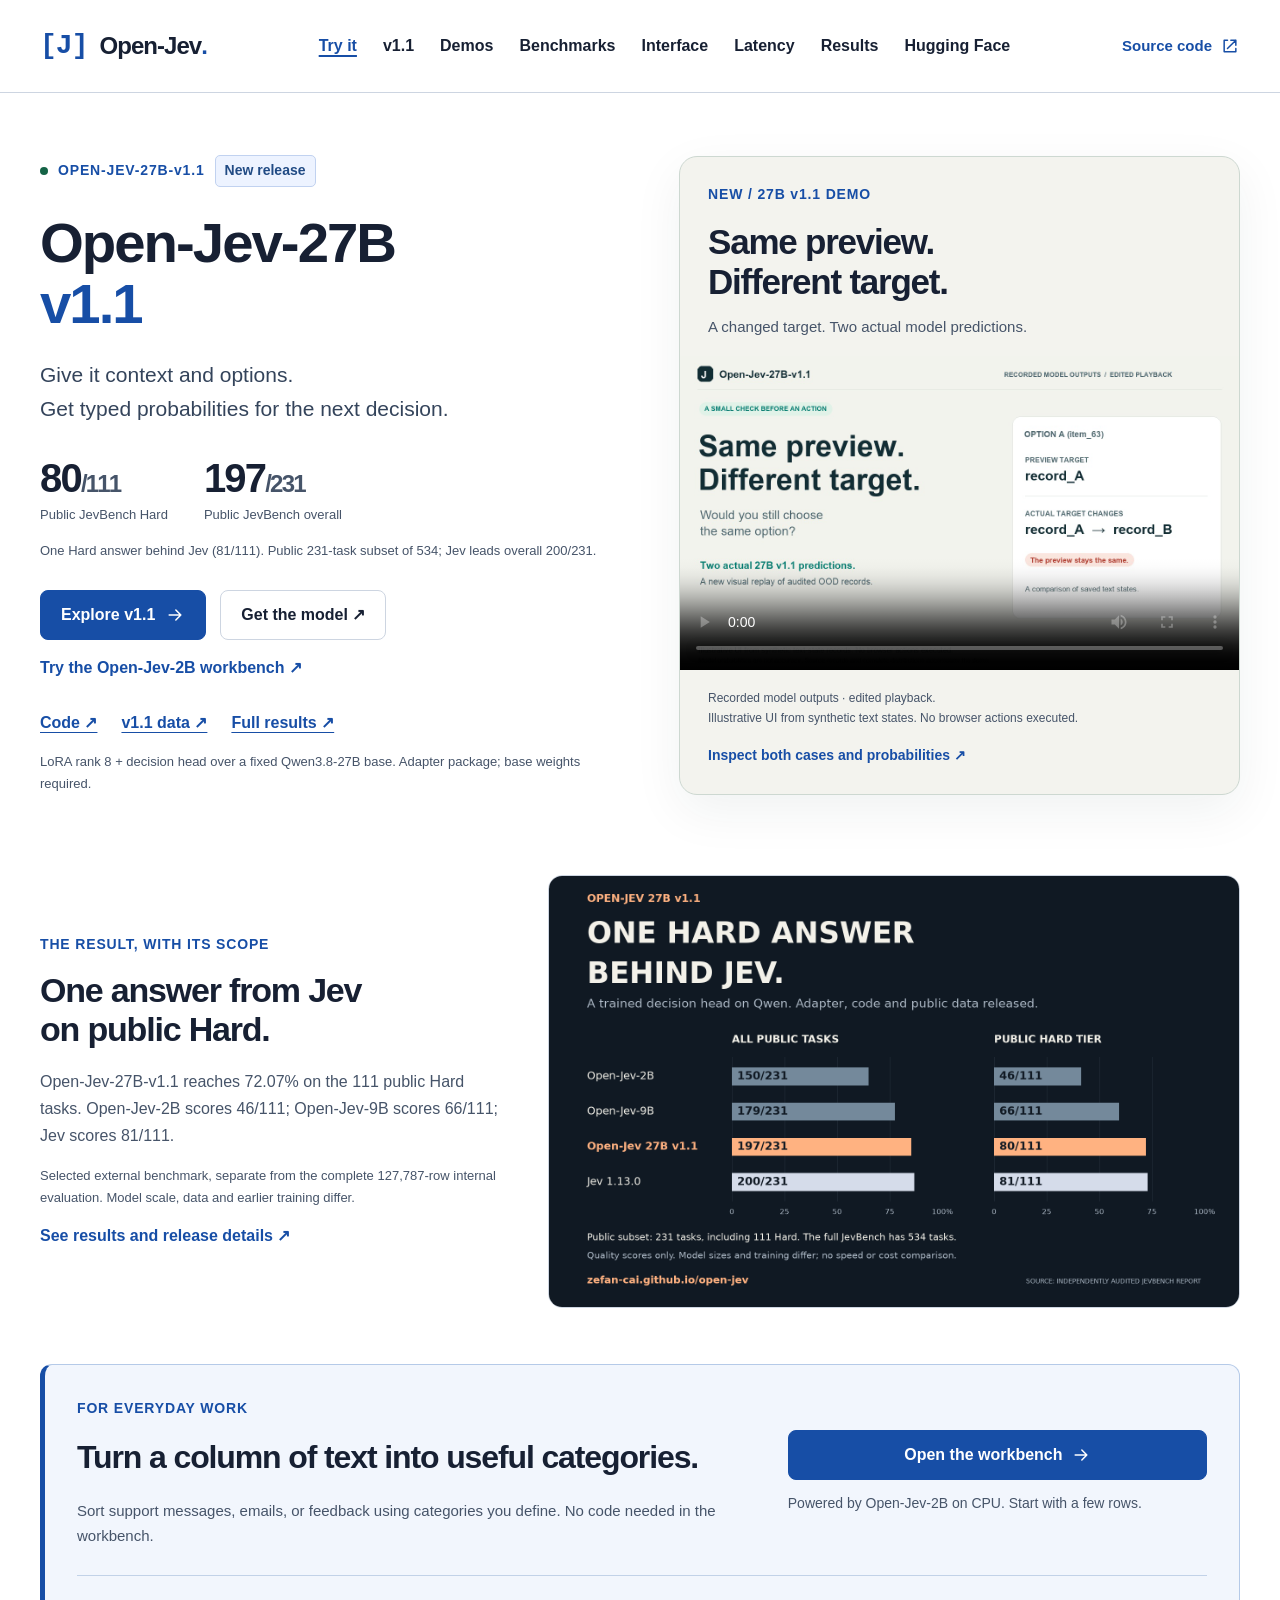
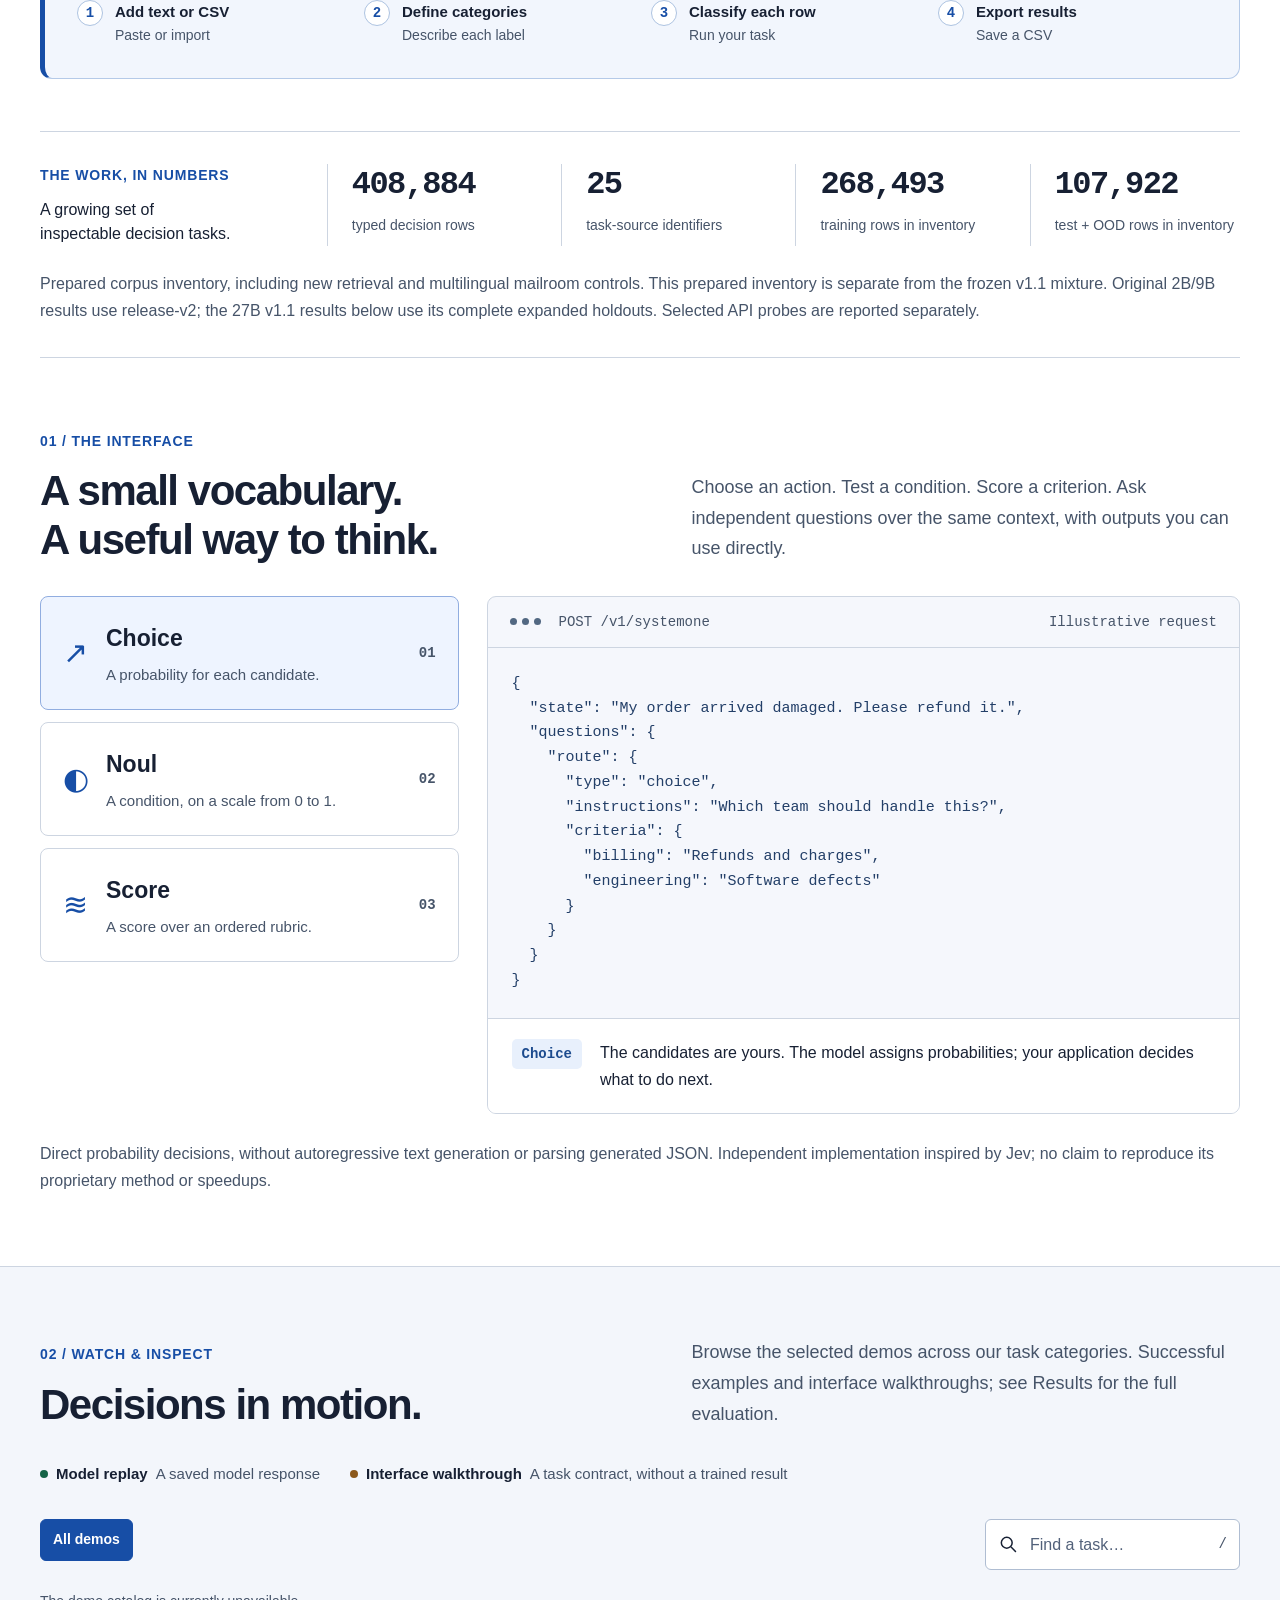
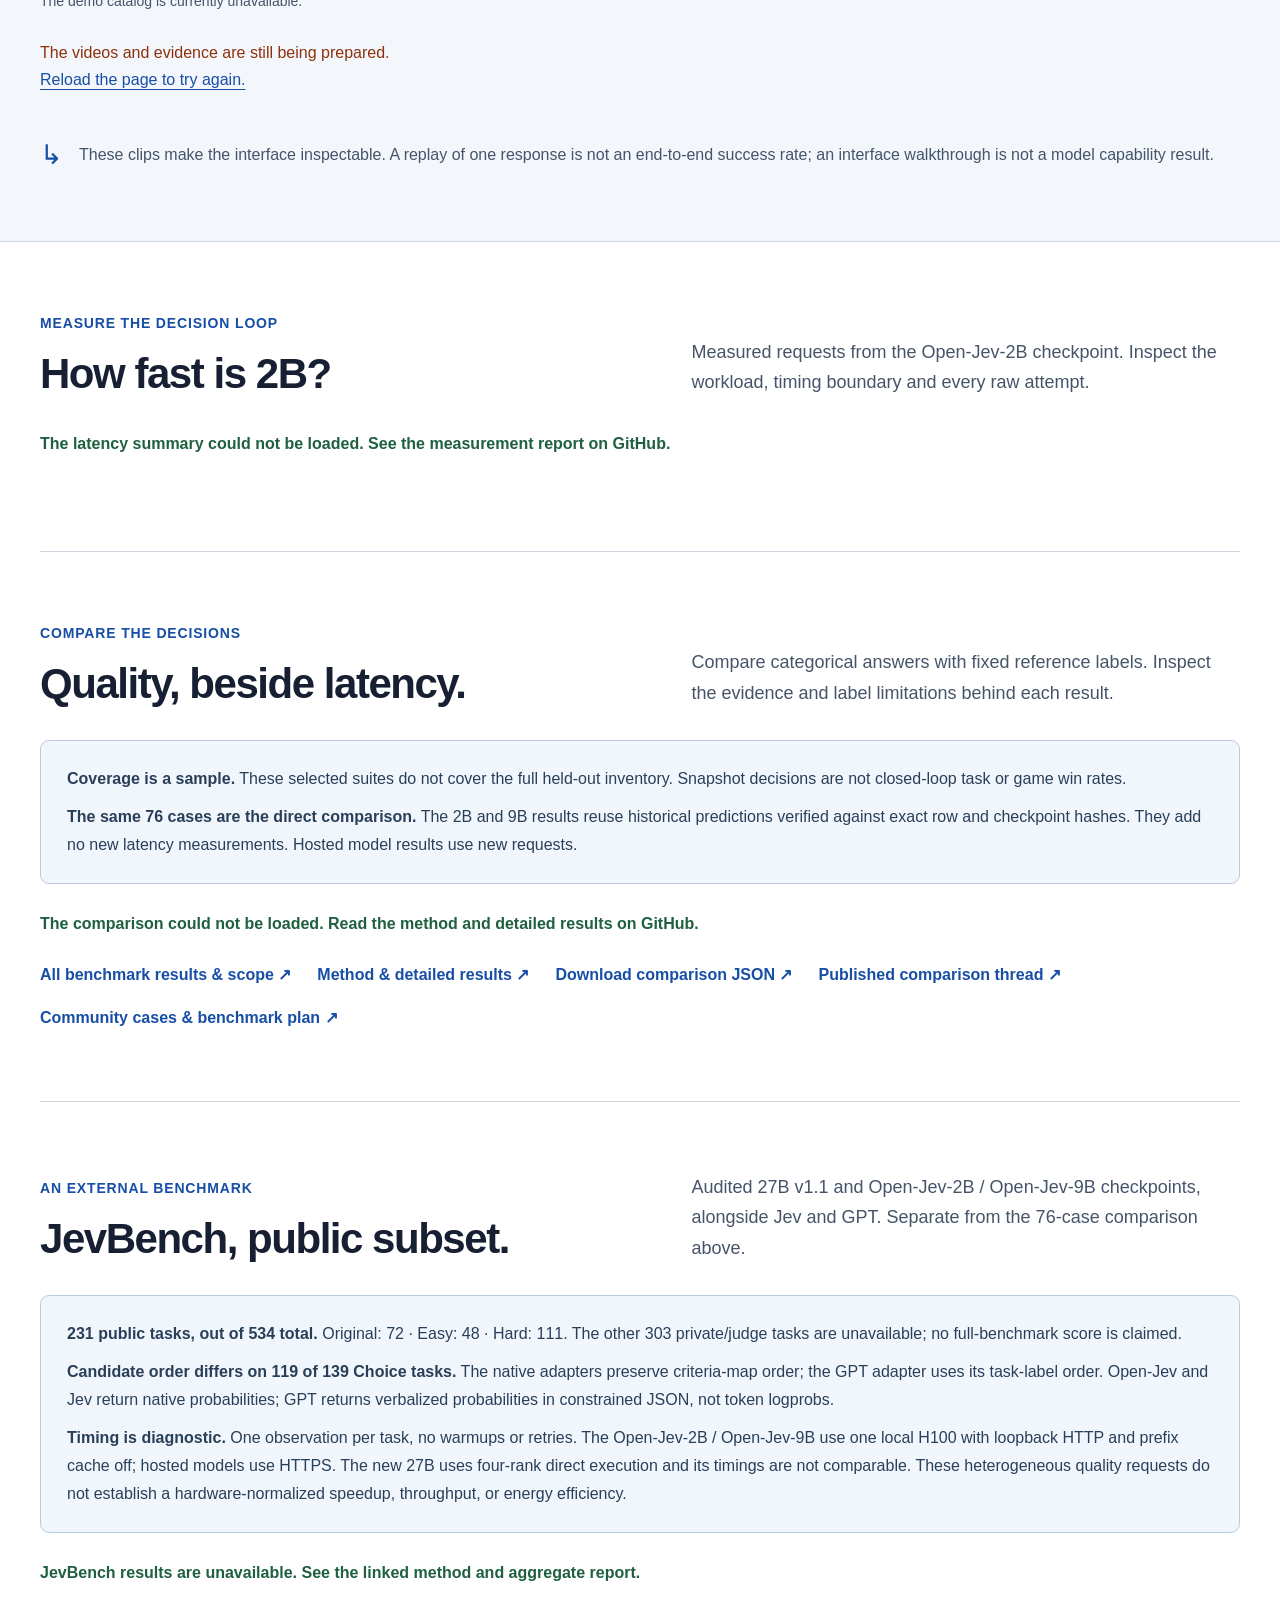
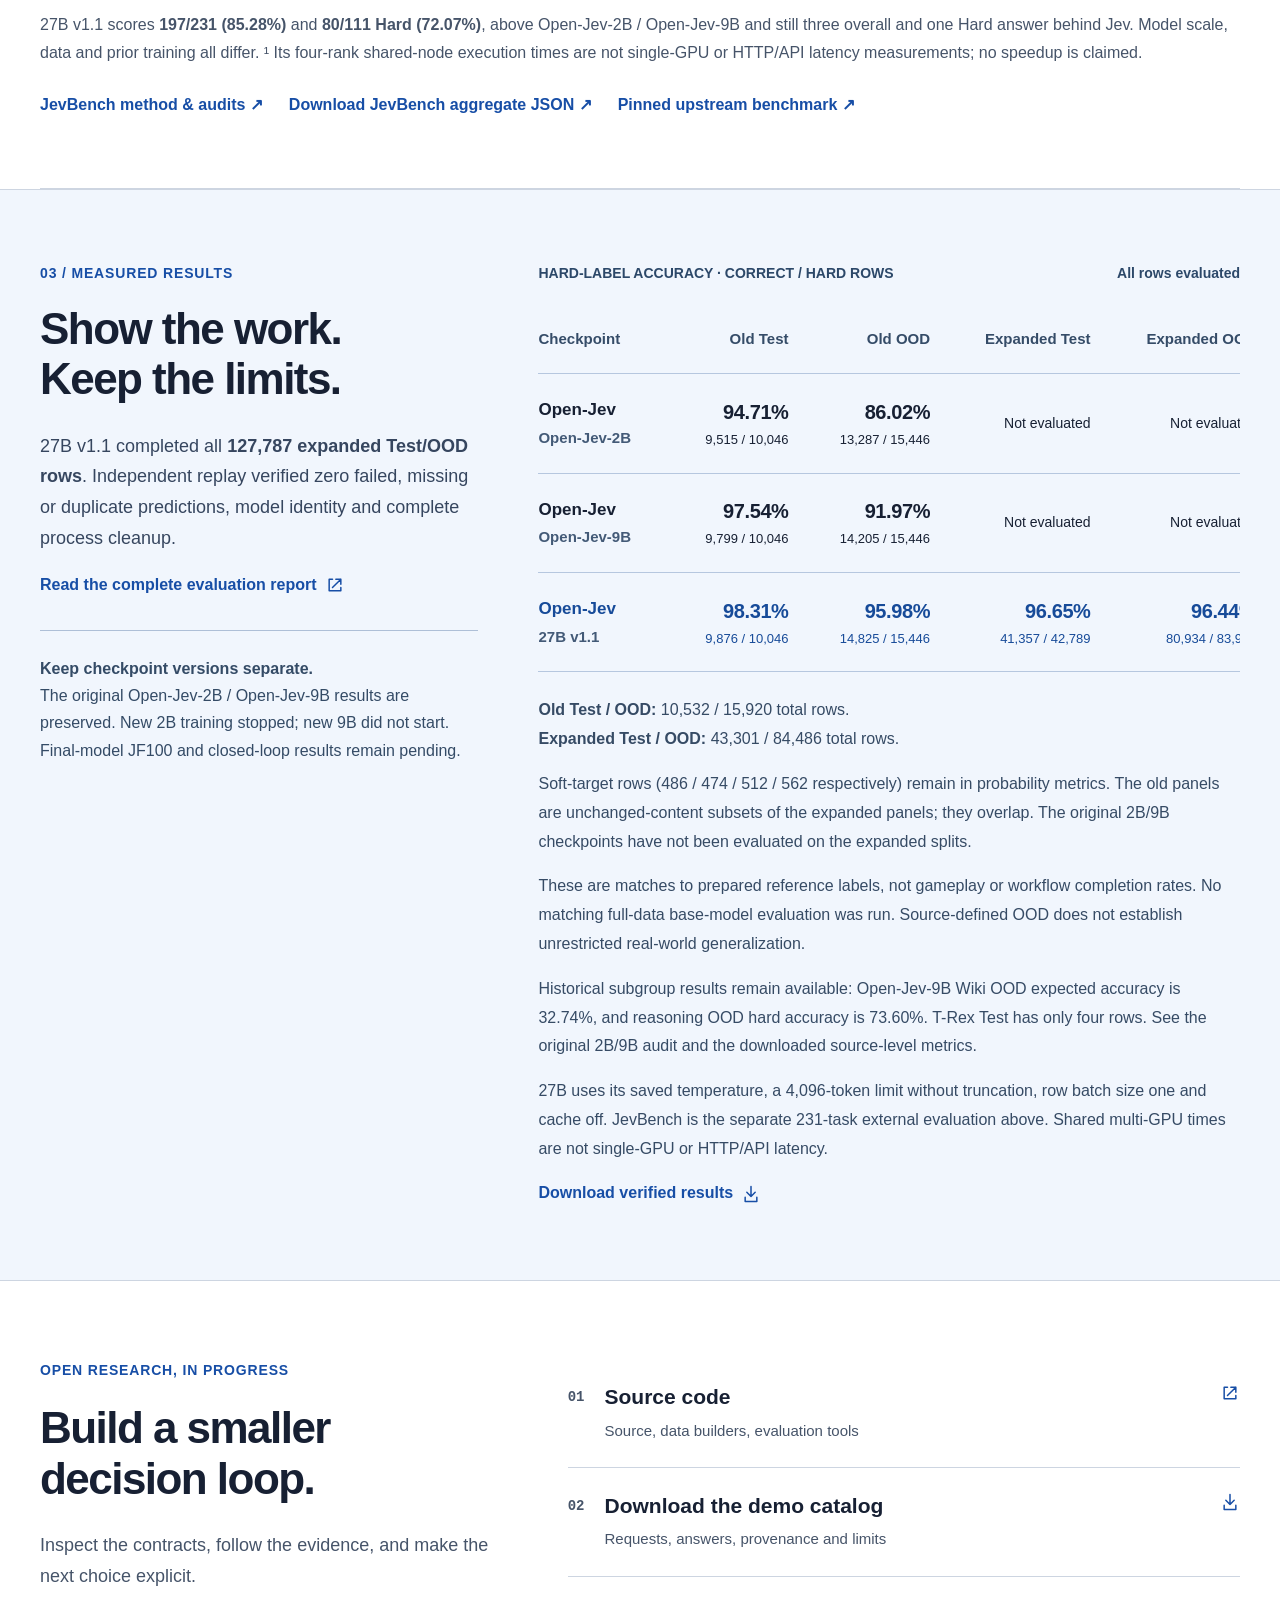
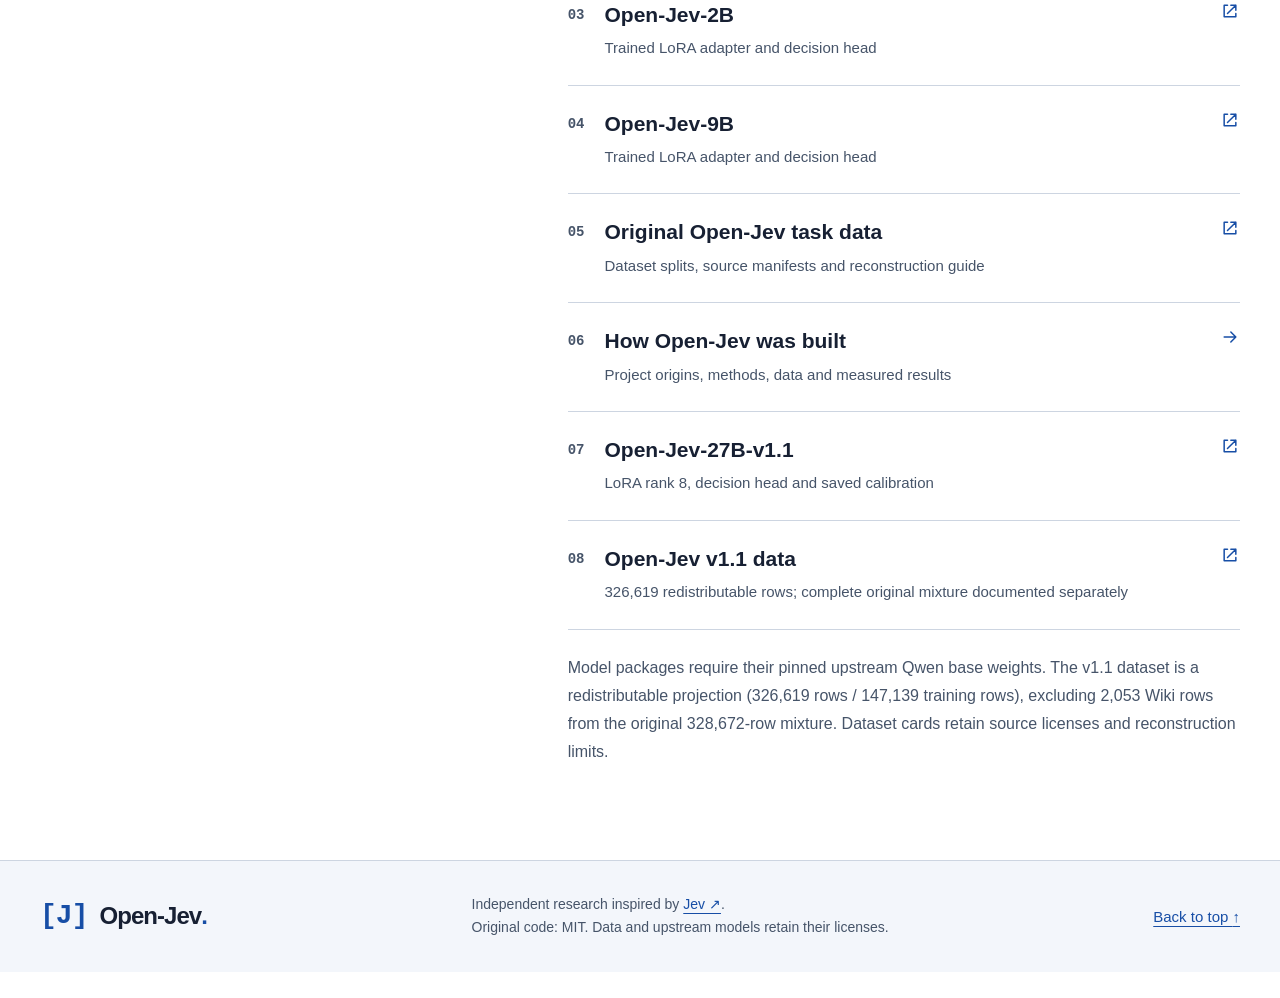
==== site/index.html @ 1679695a "Promote Open-Jev-27B-v1.1 with audited replay and release page" ====
<!doctype html>
<html lang="en">
<head>
  <meta charset="utf-8">
  <meta name="viewport" content="width=device-width, initial-scale=1">
  <meta name="theme-color" content="#ffffff">
  <meta name="description" content="Open-Jev-27B-v1.1: typed decisions, 80/111 on public JevBench Hard, an audited prediction replay, and open model, code and data releases.">
  <meta property="og:title" content="Open-Jev-27B-v1.1 — Decisions you can inspect.">
  <meta property="og:description" content="80/111 on public JevBench Hard. Explore the new 27B v1.1 model, an audited prediction replay, and complete evaluation evidence.">
  <meta property="og:image" content="https://zefan-cai.github.io/open-jev/v1-1/poster.png">
  <meta property="og:type" content="website">
  <title>Open-Jev-27B-v1.1 — Typed decisions, open evidence.</title>
  <link rel="icon" href="data:image/svg+xml,%3Csvg xmlns='http://www.w3.org/2000/svg' viewBox='0 0 64 64'%3E%3Crect width='64' height='64' rx='16' fill='%23152032'/%3E%3Cpath d='M18 18h-5v28h5M46 18h5v28h-5M27 19h12v20q0 8-8 8t-8-8' fill='none' stroke='%23bef3d8' stroke-width='4'/%3E%3C/svg%3E">
  <link rel="stylesheet" href="./styles.css?v=v11-launch-20260923">
  <script src="./app.js" defer></script>
  <script src="./jevbench.js" defer></script>
</head>
<body>
  <a class="skip-link" href="#main">Skip to content</a>
  <svg class="icon-definitions" aria-hidden="true" xmlns="http://www.w3.org/2000/svg">
    <symbol id="i-arrow" viewBox="0 0 24 24"><path d="M5 12h14m-6-6 6 6-6 6"/></symbol>
    <symbol id="i-external" viewBox="0 0 24 24"><path d="M9 5H5v14h14v-4M13 5h6v6M19 5 9 15"/></symbol>
    <symbol id="i-play" viewBox="0 0 24 24"><path d="m9 5 11 7-11 7Z"/></symbol>
    <symbol id="i-close" viewBox="0 0 24 24"><path d="m6 6 12 12M6 18 18 6"/></symbol>
    <symbol id="i-search" viewBox="0 0 24 24"><circle cx="10.5" cy="10.5" r="6.5"/><path d="m16 16 5 5"/></symbol>
    <symbol id="i-download" viewBox="0 0 24 24"><path d="M12 3v12m-5-5 5 5 5-5M5 16v5h14v-5"/></symbol>
    <symbol id="i-check" viewBox="0 0 24 24"><path d="m5 12 4 4L19 6"/></symbol>
  </svg>

  <header class="site-header">
    <div class="wrap header-inner">
      <a class="brand" href="#" aria-label="Open-Jev home"><span class="brand-mark" aria-hidden="true">[<b>J</b>]</span> Open-Jev<span class="brand-dot">.</span></a>
      <nav class="top-nav" aria-label="Main navigation"><a class="workbench-nav-link" href="./workbench/">Try it</a><a href="./v1-1/">v1.1</a><a href="#demos">Demos</a><a href="./benchmarks/">Benchmarks</a><a href="#interface">Interface</a><a href="#latency">Latency</a><a href="#results">Results</a><a href="https://huggingface.co/collections/ZefanCai/open-jev">Hugging Face</a></nav>
      <a class="header-code" href="https://github.com/Zefan-Cai/Open-Jev"><span class="desktop-label">Source code</span><span class="mobile-label">Code</span><svg class="icon"><use href="#i-external"/></svg></a>
    </div>
  </header>

  <main id="main">
    <section class="hero launch-hero wrap" aria-labelledby="hero-title">
      <div class="hero-copy">
        <div class="eyebrow"><span class="status-dot"></span> OPEN-JEV-27B-v1.1 <span class="preview-tag">New release</span></div>
        <h1 id="hero-title">Open-Jev-27B<br><span>v1.1</span></h1>
        <p class="hero-description">Give it context and options.<br>Get typed probabilities for the next decision.</p>
        <div class="launch-stats"><div><strong>80<span>/111</span></strong><span>Public JevBench Hard</span></div><div><strong>197<span>/231</span></strong><span>Public JevBench overall</span></div></div>
        <p class="launch-scope">One Hard answer behind Jev (81/111). Public 231-task subset of 534; Jev leads overall 200/231.</p>
        <div class="hero-actions"><a class="button button-dark" href="./v1-1/">Explore v1.1 <svg class="icon"><use href="#i-arrow"/></svg></a><a class="button button-outline" href="https://huggingface.co/ZefanCai/Open-Jev-27B-v1.1">Get the model ↗</a><a class="text-link" href="./workbench/">Try the Open-Jev-2B workbench ↗</a></div>
        <div class="hero-resource-links"><a href="https://github.com/Zefan-Cai/Open-Jev">Code ↗</a><a href="https://huggingface.co/datasets/ZefanCai/Open-Jev-v1.1">v1.1 data ↗</a><a href="./benchmarks/">Full results ↗</a></div>
        <p class="launch-package">LoRA rank 8 + decision head over a fixed Qwen3.8-27B base. Adapter package; base weights required.</p>
      </div>
      <div class="launch-demo">
        <div class="launch-demo-heading"><span class="eyebrow">NEW / 27B v1.1 DEMO</span><h2>Same preview.<br>Different target.</h2><p>A changed target. Two actual model predictions.</p></div>
        <video id="v11-replay" controls playsinline preload="metadata" poster="./v1-1/poster.jpg" aria-label="32-second replay of actual Open-Jev-27B-v1.1 predictions"><source src="./v1-1/replay.mp4" type="video/mp4"><track src="./v1-1/captions.vtt" kind="captions" srclang="en" label="English"></video>
        <div class="launch-demo-footer"><p>Recorded model outputs · edited playback.<br>Illustrative UI from synthetic text states. No browser actions executed.</p><a class="text-link" href="./v1-1/#inspection">Inspect both cases and probabilities ↗</a></div>
      </div>
    </section>

    <section class="launch-results wrap" aria-labelledby="launch-results-title">
      <div><span class="eyebrow">THE RESULT, WITH ITS SCOPE</span><h2 id="launch-results-title">One answer from Jev<br>on public Hard.</h2><p>Open-Jev-27B-v1.1 reaches 72.07% on the 111 public Hard tasks. Open-Jev-2B scores 46/111; Open-Jev-9B scores 66/111; Jev scores 81/111.</p><p class="launch-scope">Selected external benchmark, separate from the complete 127,787-row internal evaluation. Model scale, data and earlier training differ.</p><a class="text-link" href="./v1-1/#release-results">See results and release details ↗</a></div>
      <a class="launch-chart" href="./v1-1/benchmark-poster.png"><img src="./v1-1/benchmark-poster.png" width="1600" height="1000" loading="lazy" alt="Public JevBench Hard: Open-Jev-2B 46 of 111, Open-Jev-9B 66 of 111, Open-Jev-27B-v1.1 80 of 111, Jev 1.13 81 of 111. 27B overall is 197 of 231 versus Jev 200 of 231."></a>
    </section>

    <section class="workbench-promo wrap" aria-labelledby="workbench-promo-title">
      <div class="workbench-promo-copy"><span class="eyebrow">FOR EVERYDAY WORK</span><h2 id="workbench-promo-title">Turn a column of text into useful categories.</h2><p class="workbench-english" lang="en">Sort support messages, emails, or feedback using categories you define. No code needed in the workbench.</p></div>
      <div class="workbench-promo-action"><a class="button button-dark" href="./workbench/">Open the workbench<svg class="icon"><use href="#i-arrow"/></svg></a><p lang="en">Powered by Open-Jev-2B on CPU. Start with a few rows.</p></div>
      <ol class="workbench-steps" aria-label="How to classify your text"><li><span>1</span><strong lang="en">Add text or CSV</strong><small lang="en">Paste or import</small></li><li><span>2</span><strong lang="en">Define categories</strong><small lang="en">Describe each label</small></li><li><span>3</span><strong lang="en">Classify each row</strong><small lang="en">Run your task</small></li><li><span>4</span><strong lang="en">Export results</strong><small lang="en">Save a CSV</small></li></ol>
    </section>

    <section class="featured-games wrap" id="full-games" aria-labelledby="full-games-title" hidden>
      <div class="section-heading"><div><span class="eyebrow">FROM START TO FINISH</span><h2 id="full-games-title">Watch complete games.</h2><button class="button button-outline" id="watch-overview" type="button">Watch the pilot replay <svg class="icon"><use href="#i-play"/></svg></button></div><p>Selected successful episodes, from the opening state to the goal. Replayed actions from the original Qwen3.5-9B pilot.</p></div>
      <div class="featured-game-grid">
        <button class="featured-game" type="button" data-game-id="doom" aria-label="Watch the complete Doom episode"><img src="./media/gameplay-doom.jpg" width="1280" height="720" loading="lazy" alt="Actual first-person ViZDoom gameplay"><span class="featured-game-copy"><strong>Doom</strong><span>Goal: eliminate the target</span><span class="game-result">11 decisions · target eliminated</span><span class="featured-play">Play full episode ↗</span></span></button>
        <button class="featured-game" type="button" data-game-id="trex" aria-label="Watch the complete Box Runner episode"><img src="./media/gameplay-trex.jpg" width="1280" height="720" loading="lazy" alt="Box Runner clearing the course obstacles"><span class="featured-game-copy"><strong>Box Runner</strong><span>Goal: clear the course</span><span class="game-result">12 / 12 obstacles cleared</span><span class="featured-play">Play full episode ↗</span></span></button>
      </div>
    </section>

    <section class="inventory wrap" aria-label="Current data inventory">
      <div class="inventory-intro"><span class="eyebrow">THE WORK, IN NUMBERS</span><p>A growing set of<br>inspectable decision tasks.</p></div>
      <div class="inventory-stat"><strong>408,884</strong><span>typed decision rows</span></div>
      <div class="inventory-stat"><strong>25</strong><span>task-source identifiers</span></div>
      <div class="inventory-stat"><strong>268,493</strong><span>training rows in inventory</span></div>
      <div class="inventory-stat"><strong>107,922</strong><span>test + OOD rows in inventory</span></div>
      <p class="inventory-note">Prepared corpus inventory, including new retrieval and multilingual mailroom controls. This prepared inventory is separate from the frozen v1.1 mixture. Original 2B/9B results use release-v2; the 27B v1.1 results below use its complete expanded holdouts. Selected API probes are reported separately.</p>
    </section>

    <section class="interface-section wrap" id="interface" aria-labelledby="interface-title">
      <div class="section-heading"><div><span class="eyebrow">01 / THE INTERFACE</span><h2 id="interface-title">A small vocabulary.<br>A useful way to think.</h2></div><p>Choose an action. Test a condition. Score a criterion. Ask independent questions over the same context, with outputs you can use directly.</p></div>
      <div class="interface-layout">
        <div class="primitive-tabs" role="tablist" aria-label="Decision output types" aria-orientation="vertical">
          <button type="button" class="primitive-tab active" id="tab-choice" role="tab" aria-selected="true" aria-controls="primitive-panel" data-primitive="choice"><span class="primitive-glyph" aria-hidden="true">↗</span><span><strong>Choice</strong><small>A probability for each candidate.</small></span><span class="primitive-number">01</span></button>
          <button type="button" class="primitive-tab" id="tab-noul" role="tab" aria-selected="false" aria-controls="primitive-panel" tabindex="-1" data-primitive="noul"><span class="primitive-glyph" aria-hidden="true">◐</span><span><strong>Noul</strong><small>A condition, on a scale from 0 to 1.</small></span><span class="primitive-number">02</span></button>
          <button type="button" class="primitive-tab" id="tab-score" role="tab" aria-selected="false" aria-controls="primitive-panel" tabindex="-1" data-primitive="score"><span class="primitive-glyph" aria-hidden="true">≋</span><span><strong>Score</strong><small>A score over an ordered rubric.</small></span><span class="primitive-number">03</span></button>
        </div>
        <div class="primitive-panel" id="primitive-panel" role="tabpanel" aria-labelledby="tab-choice" tabindex="0">
          <div class="code-window-top"><span><i></i><i></i><i></i></span><span>POST /v1/systemone</span><span class="code-window-label">Illustrative request</span></div>
          <pre class="request-code"><code id="primitive-request">{
  "state": "My order arrived damaged. Please refund it.",
  "questions": {
    "route": {
      "type": "choice",
      "instructions": "Which team should handle this?",
      "criteria": {
        "billing": "Refunds and charges",
        "engineering": "Software defects"
      }
    }
  }
}</code></pre>
          <div class="primitive-explanation"><span class="output-chip" id="primitive-chip">Choice</span><p id="primitive-description">The candidates are yours. The model assigns probabilities; your application decides what to do next.</p></div>
        </div>
      </div>
      <p class="implementation-note">Direct probability decisions, without autoregressive text generation or parsing generated JSON. Independent implementation inspired by Jev; no claim to reproduce its proprietary method or speedups.</p>
    </section>

    <section class="gallery-section" id="demos" aria-labelledby="gallery-title">
      <div class="wrap">
        <div class="section-heading gallery-heading"><div><span class="eyebrow">02 / WATCH & INSPECT</span><h2 id="gallery-title">Decisions in motion.</h2></div><p>Browse <span id="catalog-count">the</span> selected demos across <span id="domain-count">our task</span> categories. Successful examples and interface walkthroughs; see Results for the full evaluation.</p></div>
        <div class="evidence-legend"><span><i class="legend-dot replay-dot"></i><strong>Model replay</strong> A saved model response</span><span><i class="legend-dot walkthrough-dot"></i><strong>Interface walkthrough</strong> A task contract, without a trained result</span></div>
        <div class="gallery-toolbar"><div id="category-filters" class="category-filters" role="group" aria-label="Filter demos by category"><button class="filter active" type="button" aria-pressed="true" data-category="All">All demos</button></div><label class="search-box"><svg class="icon" aria-hidden="true"><use href="#i-search"/></svg><input type="search" id="demo-search" placeholder="Find a task…" aria-label="Search demos" autocomplete="off"><kbd aria-hidden="true">/</kbd></label></div>
        <div class="gallery-status"><p id="filter-status" role="status" aria-live="polite">Loading demo catalog…</p><span id="evidence-count"></span></div>
        <div id="demo-grid" class="demo-grid" aria-label="Demo videos"></div>
        <div id="gallery-empty" class="gallery-empty" hidden><span aria-hidden="true">↗</span><h3>No matching decisions.</h3><p>Try another task name or category.</p><button id="clear-filters" class="button button-dark" type="button">Clear filters</button></div>
        <div class="gallery-more"><button id="load-more" class="button button-outline" type="button" hidden>Show more demos <svg class="icon"><use href="#i-arrow"/></svg></button></div>
        <noscript><p class="catalog-error">Enable JavaScript to filter and play the demo catalog. You can also <a href="./catalog.json">read the catalog directly</a>.</p></noscript>
        <div class="gallery-footnote"><span class="footnote-mark">↳</span><p>These clips make the interface inspectable. A replay of one response is not an end-to-end success rate; an interface walkthrough is not a model capability result.</p></div>
        <details class="coverage-details" id="coverage-details" hidden><summary>Coverage still in progress <span id="coverage-count"></span></summary><ul id="uncovered-list"></ul></details>
      </div>
    </section>

    <section class="latency-section wrap" id="latency" aria-labelledby="latency-title">
      <div class="section-heading"><div><span class="eyebrow">MEASURE THE DECISION LOOP</span><h2 id="latency-title">How fast is 2B?</h2></div><p>Measured requests from the Open-Jev-2B checkpoint. Inspect the workload, timing boundary and every raw attempt.</p></div>
      <p id="latency-status" class="latency-status" role="status">Loading the latency report…</p>
      <div id="latency-content" hidden>
        <div class="latency-comparison"><strong>Open-Jev-2B vs hosted APIs</strong><p id="latency-jev"></p><p>All providers receive the same saved state and question semantics. The 2B numbers use a warm H100 with cache off and loopback HTTP. Hosted APIs use a fresh HTTPS connection per request, including Internet transit, TLS, routing and scheduling. These are client-observed request times, not a matched-hardware model speedup.</p><p id="latency-openai" hidden></p></div>
        <p class="latency-scroll-hint">Swipe the table horizontally to compare providers →</p>
        <div class="latency-table-scroll" tabindex="0" role="region" aria-label="Provider latency comparison, horizontally scrollable"><table class="latency-table" id="latency-provider-table"><caption>P50 / P95 in milliseconds. Counts show valid responses, not semantic accuracy. One request at a time. State tokens use the Qwen tokenizer.</caption><thead><tr id="latency-provider-head"></tr></thead><tbody id="latency-provider-rows"></tbody></table></div>
        <div id="latency-provider-links" class="latency-links"></div>
        <details class="latency-diagnostics"><summary>Local timing boundaries and experimental cache diagnostics</summary>
        <div class="latency-controls"><label for="latency-transport">Timing boundary</label><select id="latency-transport"><option value="http_loopback">Loopback HTTP</option><option value="predictor">In-process Predictor</option></select><span id="latency-runtime"></span></div>
        <p id="latency-boundary" class="latency-method"></p>
        <div class="latency-table-scroll" tabindex="0" role="region" aria-label="Latency measurements, horizontally scrollable"><table class="latency-table"><caption>P50 / P95 in milliseconds. Warm model, one request at a time.</caption><thead><tr><th scope="col">Workload</th><th scope="col">State tokens</th><th scope="col">Candidates</th><th scope="col">Cache off</th><th scope="col">Experimental cache</th><th scope="col">Validation</th></tr></thead><tbody id="latency-rows"></tbody></table></div>
        <p id="latency-cache-note" class="latency-method"></p>
        <p id="latency-sampling" class="latency-method"></p>
        </details>
        <p class="latency-method">For context, TypeSafe's <a href="https://typesafe.ai/blog/introducing-system-one-models-and-jev">launch article ↗</a> reports 70–500 ms end-to-end for Jev. That vendor range uses unspecified workloads and is separate from our measurements above.</p>
        <div class="latency-evidence"><div><h3>Watch a measured request.</h3><p>One recorded model response and the full timing distribution for that workload. Playback length is presentation time; the measured request time is printed on screen.</p><div class="latency-links"><a id="latency-raw" class="text-link" href="https://github.com/Zefan-Cai/Open-Jev/tree/main/reports/inference-latency">Raw measurements ↗</a><a class="text-link" href="https://github.com/Zefan-Cai/Open-Jev/blob/main/docs/inference-latency.md">Method & reproduction ↗</a></div><details class="latency-request"><summary>Exact request and recorded response</summary><pre id="latency-example"></pre></details></div><figure id="latency-video-wrap" hidden><video id="latency-video" controls playsinline preload="metadata" aria-label="Open-Jev-2B measured latency evidence"></video><figcaption id="latency-video-caption"></figcaption></figure></div>
      </div>
      <noscript><p>Read the <a href="./latency.json">machine-readable latency summary</a> and <a href="https://github.com/Zefan-Cai/Open-Jev/blob/main/docs/inference-latency.md">measurement method</a>.</p></noscript>
    </section>

    <section class="comparison-section wrap" id="comparison" aria-labelledby="comparison-title">
      <div class="section-heading"><div><span class="eyebrow">COMPARE THE DECISIONS</span><h2 id="comparison-title">Quality, beside latency.</h2></div><p>Compare categorical answers with fixed reference labels. Inspect the evidence and label limitations behind each result.</p></div>
      <div class="comparison-context"><p><strong>Coverage is a sample.</strong> These selected suites do not cover the full held-out inventory. Snapshot decisions are not closed-loop task or game win rates.</p><p><strong>The same 76 cases are the direct comparison.</strong> The 2B and 9B results reuse historical predictions verified against exact row and checkpoint hashes. They add no new latency measurements. Hosted model results use new requests.</p></div>
      <p id="comparison-status" class="comparison-status" role="status">Loading the decision comparison…</p>
      <div id="comparison-content" hidden>
        <p id="comparison-scope" class="comparison-method"></p>
        <p class="comparison-caption"><strong>Reference matches / evaluated hard-target decisions.</strong> Soft targets stay outside this count. Failed decisions count as mismatches; unattempted decisions remain pending. Ambiguous game references are disclosed in the method.</p>
        <p class="comparison-scroll-hint">Swipe horizontally to compare all five providers →</p>
        <div class="comparison-table-scroll" tabindex="0" role="region" aria-label="Reference matches across five providers, horizontally scrollable"><table class="comparison-table" id="comparison-table"><caption class="sr-only">Categorical reference matches by suite and provider. Each fraction uses only evaluated hard targets; pending counts are separate.</caption><thead><tr id="comparison-head"></tr></thead><tbody id="comparison-rows"></tbody></table></div>
        <p id="comparison-mass-note" class="comparison-method" hidden>* A probability-mass flag means the categorical answer was usable even though its probability vector failed strict validation. This table counts that answer separately as a decision; it does not validate or renormalize the probabilities.</p>
        <details class="comparison-details"><summary>Suite definitions and decision policy</summary><p id="comparison-policy"></p><dl id="comparison-suite-notes"></dl></details>
      </div>
      <div class="comparison-links"><a class="text-link" href="./benchmarks/">All benchmark results &amp; scope ↗</a><a id="comparison-method-link" class="text-link" href="https://github.com/Zefan-Cai/Open-Jev/blob/main/docs/provider-comparison.md">Method & detailed results ↗</a><a class="text-link" href="./provider-quality.json">Download comparison JSON ↗</a><a class="text-link" href="https://x.com/Zefan_Cai/status/2101845509170417784">Published comparison thread ↗</a><a class="text-link" href="https://github.com/Zefan-Cai/Open-Jev/blob/main/docs/community-research-20260921.md">Community cases & benchmark plan ↗</a></div>
      <div id="trec-comparison" hidden>
        <h3>Retrieval on TREC-DL</h3>
        <p id="trec-note" class="comparison-method"></p>
        <div class="comparison-table-scroll" tabindex="0" role="region" aria-label="TREC retrieval results, horizontally scrollable"><table class="comparison-table" id="trec-table"><caption class="comparison-caption">nDCG@10, higher is better. Jev strict and supplementary scalar scores are separate.</caption><thead><tr id="trec-head"></tr></thead><tbody id="trec-rows"></tbody></table></div>
        <a id="trec-method-link" class="text-link" href="https://github.com/Zefan-Cai/Open-Jev/blob/main/reports/ir-control-v1/trec-holdout/README.md">TREC protocol & evidence ↗</a>
      </div>
      <noscript><p class="comparison-method">Read the comparison JSON or the linked method for all results and pending measurements.</p></noscript>
    </section>

    <section class="comparison-section wrap" id="jevbench" aria-labelledby="jevbench-title">
      <div class="section-heading"><div><span class="eyebrow">AN EXTERNAL BENCHMARK</span><h2 id="jevbench-title">JevBench, public subset.</h2></div><p>Audited 27B v1.1 and Open-Jev-2B / Open-Jev-9B checkpoints, alongside Jev and GPT. Separate from the 76-case comparison above.</p></div>
      <div class="comparison-context"><p><strong>231 public tasks, out of 534 total.</strong> Original: 72 · Easy: 48 · Hard: 111. The other 303 private/judge tasks are unavailable; no full-benchmark score is claimed.</p><p><strong>Candidate order differs on 119 of 139 Choice tasks.</strong> The native adapters preserve criteria-map order; the GPT adapter uses its task-label order. Open-Jev and Jev return native probabilities; GPT returns verbalized probabilities in constrained JSON, not token logprobs.</p><p><strong>Timing is diagnostic.</strong> One observation per task, no warmups or retries. The Open-Jev-2B / Open-Jev-9B use one local H100 with loopback HTTP and prefix cache off; hosted models use HTTPS. The new 27B uses four-rank direct execution and its timings are not comparable. These heterogeneous quality requests do not establish a hardware-normalized speedup, throughput, or energy efficiency.</p></div>
      <p id="jevbench-status" class="comparison-status" role="status">Loading the JevBench audit status…</p>
      <div id="jevbench-content" hidden>
        <p class="comparison-scroll-hint">Swipe horizontally to inspect all metrics →</p>
        <div class="latency-table-scroll" tabindex="0" role="region" aria-label="JevBench public-subset accuracy and timing diagnostics, horizontally scrollable"><table class="latency-table"><caption>Correct / 231 public tasks and / 111 Hard tasks. P50/P95 apply only to the historical HTTP/HTTPS quality runs; 27B direct-execution timings are not comparable.</caption><thead><tr><th scope="col">Model</th><th scope="col">Correct · Accuracy</th><th scope="col">Hard · Accuracy</th><th scope="col">Strict valid</th><th scope="col">Renormalized</th><th scope="col">P50</th><th scope="col">P95</th></tr></thead><tbody id="jevbench-rows"></tbody></table></div>
        <p class="comparison-method">Strict probability-sum tolerance: 0.001. Vectors within the upstream 0.02 rounding tolerance may be normalized and scored. Score accuracy uses the most probable level; expected-value ordinal MAE is separate. Local compute cost is unmetered, not free.</p>
        <details class="comparison-details"><summary>Results by public tier and execution settings</summary><div class="latency-table-scroll"><table class="latency-table"><caption>Correct / planned tasks by public tier. The original 2B/9B checkpoints and the new 27B v1.1 checkpoint are labeled separately.</caption><thead><tr><th scope="col">Model</th><th scope="col">Original</th><th scope="col">Easy</th><th scope="col">Hard</th></tr></thead><tbody id="jevbench-tier-rows"></tbody></table></div><p>Open-Jev-2B / Open-Jev-9B: one NVIDIA H100 80GB HBM3, models run serially. New 27B: four-rank frozen-base FSDP2 on shared H100 GPUs, direct collective execution without HTTP. All Open-Jev models: candidate batch size 1, maximum length 16,384, prefix cache off. All streams: concurrency 1, no warmups, no retries. GPT-5.6 Luna: reasoning none. GPT-6 Astra: reasoning low. Both GPT models: maximum 4,096 completion tokens and temperature omitted.</p></details>
      </div>
      <p class="comparison-method">27B v1.1 scores <strong>197/231 (85.28%)</strong> and <strong>80/111 Hard (72.07%)</strong>, above Open-Jev-2B / Open-Jev-9B and still three overall and one Hard answer behind Jev. Model scale, data and prior training all differ. ¹ Its four-rank shared-node execution times are not single-GPU or HTTP/API latency measurements; no speedup is claimed.</p>
      <div class="comparison-links"><a class="text-link" href="https://github.com/Zefan-Cai/Open-Jev/blob/main/docs/jevbench-public.md">JevBench method & audits ↗</a><a class="text-link" href="./jevbench.json">Download JevBench aggregate JSON ↗</a><a class="text-link" href="https://github.com/fstandhartinger/jevbench/tree/f8ce71361165846101d02ebc83ad44e47ae44fc3">Pinned upstream benchmark ↗</a></div>
      <noscript><p class="comparison-method">Read the linked method and aggregate JSON for audit status and results.</p></noscript>
    </section>

    <section class="results-section" id="results" aria-labelledby="results-title">
      <div class="wrap results-layout"><div class="results-copy"><span class="eyebrow light-eyebrow">03 / MEASURED RESULTS</span><h2 id="results-title">Show the work.<br>Keep the limits.</h2><p>27B v1.1 completed all <strong>127,787 expanded Test/OOD rows</strong>. Independent replay verified zero failed, missing or duplicate predictions, model identity and complete process cleanup.</p><a class="text-link light-link" href="https://github.com/Zefan-Cai/Open-Jev/blob/main/docs/internal-full-evaluation.md">Read the complete evaluation report <svg class="icon"><use href="#i-external"/></svg></a><div class="result-context"><span class="result-context-line"></span><p><strong>Keep checkpoint versions separate.</strong><br>The original Open-Jev-2B / Open-Jev-9B results are preserved. New 2B training stopped; new 9B did not start. Final-model JF100 and closed-loop results remain pending.</p></div></div>
      <div class="results-data"><div class="table-label"><span>HARD-LABEL ACCURACY · CORRECT / HARD ROWS</span><span>All rows evaluated</span></div><div class="results-table-scroll" tabindex="0" role="region" aria-label="Old and expanded Test and OOD results, horizontally scrollable"><table class="results-table full-internal"><caption class="sr-only">Audited hard-label accuracy, with exact hard correct / hard rows; original and expanded panels overlap.</caption><thead><tr><th scope="col">Checkpoint</th><th scope="col">Old Test</th><th scope="col">Old OOD</th><th scope="col">Expanded Test</th><th scope="col">Expanded OOD</th></tr></thead><tbody><tr><th scope="row">Open-Jev<span>Open-Jev-2B</span></th><td><strong>94.71%</strong><small>9,515 / 10,046</small></td><td><strong>86.02%</strong><small>13,287 / 15,446</small></td><td class="not-evaluated">Not evaluated</td><td class="not-evaluated">Not evaluated</td></tr><tr><th scope="row">Open-Jev<span>Open-Jev-9B</span></th><td><strong>97.54%</strong><small>9,799 / 10,046</small></td><td><strong>91.97%</strong><small>14,205 / 15,446</small></td><td class="not-evaluated">Not evaluated</td><td class="not-evaluated">Not evaluated</td></tr><tr class="highlight-result"><th scope="row">Open-Jev<span>27B v1.1</span></th><td><strong>98.31%</strong><small>9,876 / 10,046</small></td><td><strong>95.98%</strong><small>14,825 / 15,446</small></td><td><strong>96.65%</strong><small>41,357 / 42,789</small></td><td><strong>96.44%</strong><small>80,934 / 83,924</small></td></tr></tbody></table></div><div class="result-notes"><p><strong>Old Test / OOD:</strong> 10,532 / 15,920 total rows.<br><strong>Expanded Test / OOD:</strong> 43,301 / 84,486 total rows.</p><p>Soft-target rows (486 / 474 / 512 / 562 respectively) remain in probability metrics. The old panels are unchanged-content subsets of the expanded panels; they overlap. The original 2B/9B checkpoints have not been evaluated on the expanded splits.</p><p>These are matches to prepared reference labels, not gameplay or workflow completion rates. No matching full-data base-model evaluation was run. Source-defined OOD does not establish unrestricted real-world generalization.</p><p>Historical subgroup results remain available: Open-Jev-9B Wiki OOD expected accuracy is 32.74%, and reasoning OOD hard accuracy is 73.60%. T-Rex Test has only four rows. See the original 2B/9B audit and the downloaded source-level metrics.</p><p>27B uses its saved temperature, a 4,096-token limit without truncation, row batch size one and cache off. JevBench is the separate 231-task external evaluation above. Shared multi-GPU times are not single-GPU or HTTP/API latency.</p><a class="text-link light-link" href="./results.json" download="open-jev-verified-results.json">Download verified results <svg class="icon"><use href="#i-download"/></svg></a></div></div></div>
    </section>

    <section class="start-section wrap" id="start" aria-labelledby="start-title"><div><span class="eyebrow">OPEN RESEARCH, IN PROGRESS</span><h2 id="start-title">Build a smaller<br>decision loop.</h2><p>Inspect the contracts, follow the evidence, and make the next choice explicit.</p></div><div class="start-links"><a class="resource-link" href="https://github.com/Zefan-Cai/Open-Jev"><span class="resource-number">01</span><span><strong>Source code</strong><small>Source, data builders, evaluation tools</small></span><svg class="icon"><use href="#i-external"/></svg></a><a class="resource-link" href="./catalog.json" download="open-jev-catalog.json"><span class="resource-number">02</span><span><strong>Download the demo catalog</strong><small>Requests, answers, provenance and limits</small></span><svg class="icon"><use href="#i-download"/></svg></a><a class="resource-link" href="https://huggingface.co/ZefanCai/Open-Jev-2B"><span class="resource-number">03</span><span><strong>Open-Jev-2B</strong><small>Trained LoRA adapter and decision head</small></span><svg class="icon"><use href="#i-external"/></svg></a><a class="resource-link" href="https://huggingface.co/ZefanCai/Open-Jev-9B"><span class="resource-number">04</span><span><strong>Open-Jev-9B</strong><small>Trained LoRA adapter and decision head</small></span><svg class="icon"><use href="#i-external"/></svg></a><a class="resource-link" href="https://huggingface.co/datasets/ZefanCai/Open-Jev"><span class="resource-number">05</span><span><strong>Original Open-Jev task data</strong><small>Dataset splits, source manifests and reconstruction guide</small></span><svg class="icon"><use href="#i-external"/></svg></a><a class="resource-link" href="./story/"><span class="resource-number">06</span><span><strong>How Open-Jev was built</strong><small>Project origins, methods, data and measured results</small></span><svg class="icon"><use href="#i-arrow"/></svg></a><a class="resource-link" href="https://huggingface.co/ZefanCai/Open-Jev-27B-v1.1"><span class="resource-number">07</span><span><strong>Open-Jev-27B-v1.1</strong><small>LoRA rank 8, decision head and saved calibration</small></span><svg class="icon"><use href="#i-external"/></svg></a><a class="resource-link" href="https://huggingface.co/datasets/ZefanCai/Open-Jev-v1.1"><span class="resource-number">08</span><span><strong>Open-Jev v1.1 data</strong><small>326,619 redistributable rows; complete original mixture documented separately</small></span><svg class="icon"><use href="#i-external"/></svg></a><p class="access-note">Model packages require their pinned upstream Qwen base weights. The v1.1 dataset is a redistributable projection (326,619 rows / 147,139 training rows), excluding 2,053 Wiki rows from the original 328,672-row mixture. Dataset cards retain source licenses and reconstruction limits.</p></div></section>
  </main>

  <footer class="site-footer"><div class="wrap footer-inner"><a class="brand" href="#"><span class="brand-mark" aria-hidden="true">[<b>J</b>]</span> Open-Jev<span class="brand-dot">.</span></a><p>Independent research inspired by <a href="https://typesafe.ai/blog/introducing-system-one-models-and-jev">Jev ↗</a>.<br>Original code: MIT. Data and upstream models retain their licenses.</p><a href="#main" class="back-top">Back to top <span aria-hidden="true">↑</span></a></div></footer>

  <dialog id="demo-modal" aria-labelledby="demo-title">
    <div class="modal-shell"><div class="modal-header"><span id="modal-evidence" class="evidence-badge"></span><button id="close-modal" class="close-button" type="button" aria-label="Close demo"><svg class="icon"><use href="#i-close"/></svg></button></div><div class="video-frame"><video id="demo-video" controls playsinline preload="none" aria-label="Selected demo video"></video><p id="video-error" class="video-error" hidden>This video could not be loaded. You can still inspect and download its evidence below.</p></div><div class="modal-body"><span id="modal-category" class="eyebrow"></span><h2 id="demo-title"></h2><p id="demo-description" class="modal-description"></p><p id="demo-model" class="demo-model"></p><p id="demo-summary" class="demo-summary"></p><div class="modal-downloads"><a id="video-download" class="button button-dark" download><svg class="icon"><use href="#i-download"/></svg> Download source video</a><button id="evidence-download" class="button button-outline" type="button">Download evidence</button><a id="transcript-download" class="text-link" download>Transcript <span aria-hidden="true">↗</span></a></div><details class="evidence-details"><summary>Inspect the request & response</summary><div class="evidence-columns"><div><h3>Request</h3><pre id="demo-request"></pre></div><div><h3>Answer / evidence</h3><pre id="demo-answer"></pre></div></div></details><div class="provenance-grid"><section><h3>Provenance</h3><p id="demo-provenance"></p><a id="demo-source" class="text-link" target="_blank" rel="noopener">Source reference <svg class="icon"><use href="#i-external"/></svg></a></section><section><h3>What this does & doesn't show</h3><ul id="demo-limitations"></ul></section></div><details class="transcript-details"><summary>Read transcript</summary><div id="demo-transcript" class="transcript-content">Open a demo to read its transcript.</div></details></div></div>
  </dialog>
</body>
</html>
---- site/styles.css ----
/* A readable research-project template. All measurements and media live in their existing artifacts. */
:root {
  --paper: #ffffff;
  --surface: #f3f6fb;
  --ink: #172033;
  --muted: #465469;
  --line: #cdd5e1;
  --accent: #174ea6;
  --green: #146346;
  --sans: -apple-system, BlinkMacSystemFont, "Segoe UI", Helvetica, Arial, sans-serif;
  --mono: "SFMono-Regular", Consolas, "Liberation Mono", monospace;
}
* { box-sizing: border-box; }
html { scroll-behavior: smooth; scroll-padding-top: 24px; }
body { margin: 0; background: var(--paper); color: var(--ink); font: 500 17px/1.7 var(--sans); -webkit-font-smoothing: antialiased; }
body.modal-open { overflow: hidden; }
[hidden] { display: none !important; }
a { color: var(--accent); text-decoration-thickness: 1px; text-underline-offset: 4px; }
a:hover { text-decoration: underline; }
button, input, select { font: inherit; }
button { cursor: pointer; }
button, a, input, select, summary { -webkit-tap-highlight-color: transparent; }
:focus-visible { outline: 3px solid #1453c4; outline-offset: 5px; }
::selection { background: #dce8ff; color: var(--ink); }
h1, h2, h3, p { margin-top: 0; }
h1, h2, h3 { color: var(--ink); font-weight: 750; line-height: 1.15; letter-spacing: -.035em; }
p { margin-bottom: 1em; }
img, video { max-width: 100%; }
svg.icon { width: 20px; height: 20px; flex-shrink: 0; fill: none; stroke: currentColor; stroke-width: 1.8; stroke-linecap: round; stroke-linejoin: round; }
.icon-definitions { position: absolute; width: 0; height: 0; overflow: hidden; }
.wrap { width: min(1280px, calc(100% - 80px)); margin-inline: auto; }
.sr-only { position: absolute; width: 1px; height: 1px; padding: 0; margin: -1px; clip: rect(0,0,0,0); overflow: hidden; white-space: nowrap; border: 0; }
.skip-link { position: absolute; top: -100px; left: 16px; z-index: 100; padding: 12px 20px; background: white; }
.skip-link:focus { top: 12px; }
.mono { font-family: var(--mono); }
.eyebrow { display: flex; align-items: center; flex-wrap: wrap; gap: 10px; font-size: 14px; font-weight: 700; letter-spacing: .06em; color: var(--accent); }
.text-link { display: inline-flex; align-items: center; gap: 8px; font-size: 16px; font-weight: 650; text-decoration: none; }
.button { display: inline-flex; align-items: center; justify-content: center; gap: 10px; min-height: 48px; padding: 12px 20px; border: 1px solid var(--line); border-radius: 8px; font-size: 16px; font-weight: 650; color: var(--ink); background: white; text-decoration: none; line-height: 1.5; }
.button:hover { text-decoration: none; border-color: var(--accent); }
.button-dark { background: var(--accent); border-color: var(--accent); color: white; }
.button-dark:hover { background: #103c83; color: white; }
.button-outline { background: white; }
.site-header { border-bottom: 1px solid var(--line); background: white; }
.header-inner { min-height: 92px; display: grid; grid-template-columns: auto 1fr auto; align-items: center; gap: 36px; padding-block: 18px; }
.brand { display: inline-flex; align-items: center; color: var(--ink); text-decoration: none; white-space: nowrap; font-size: 24px; font-weight: 800; letter-spacing: -.04em; }
.brand-mark { color: var(--accent); font: 700 28px/1 var(--mono); margin-right: 12px; }
.brand-mark b { font-weight: 800; }.brand-dot { color: var(--accent); }
.top-nav { display: flex; align-items: center; justify-content: center; gap: 26px; flex-wrap: wrap; font-size: 16px; font-weight: 600; }
.top-nav a { text-decoration: none; color: var(--ink); }.top-nav a:hover { color: var(--accent); text-decoration: underline; }
.header-code { display: inline-flex; align-items: center; gap: 8px; text-decoration: none; font-size: 15px; font-weight: 700; }
.mobile-label { display: none; }
.hero { display: grid; grid-template-columns: 1.05fr 1fr; gap: 64px; align-items: center; padding-block: 80px 72px; }
.hero > *, .interface-layout > *, .results-layout > *, .start-section > * { min-width: 0; }
.status-dot, .live-square, .legend-dot { display: inline-block; width: 8px; height: 8px; border-radius: 50%; background: var(--green); flex-shrink: 0; }
.preview-tag { display: inline-block; padding: 3px 9px; background: #edf3ff; border: 1px solid #c1d2f0; border-radius: 5px; font-size: 14px; letter-spacing: 0; color: #214b84; }
h1 { font-size: clamp(44px, 4.5vw, 66px); margin: 26px 0 24px; }
h1 > span { color: var(--accent); }
.hero-description { font-size: 21px; line-height: 1.6; max-width: 560px; color: #34445b; }
.hero-actions, .hero-resource-links { display: flex; align-items: center; gap: 16px 24px; flex-wrap: wrap; margin: 28px 0; }
.hero-resource-links { margin: 0 0 28px; }
.hero-resource-links a { font-size: 16px; font-weight: 650; }
.model-line { display: flex; align-items: center; flex-wrap: wrap; gap: 10px; font-size: 15px; color: var(--muted); }
.model-size { border: 1px solid #b4c3d9; border-radius: 5px; padding: 2px 8px; color: var(--ink); font: 600 14px/1.6 var(--mono); text-decoration: none; background: #f4f7fc; }
.model-note { font-size: 14px; }
.hero-visual { position: relative; background: white; border: 1px solid #b8c9df; border-top: 4px solid var(--accent); border-radius: 12px; padding: 25px 28px 20px; box-shadow: 0 14px 36px #1720330b; }
.hero-visual-top { display: flex; justify-content: space-between; flex-wrap: wrap; gap: 12px; padding-bottom: 18px; border-bottom: 1px solid var(--line); font-size: 14px; font-weight: 650; color: var(--muted); }
.hero-visual-top > span:first-child { display: flex; align-items: center; gap: 8px; }
.context-label { font-size: 14px; font-weight: 650; margin-top: 24px; color: var(--muted); letter-spacing: .04em; }
.hero-context { min-height: 106px; margin: 10px 0 0; font-size: 28px; font-weight: 650; line-height: 1.35; letter-spacing: -.02em; }
.decision-divider { display: flex; align-items: center; justify-content: space-between; gap: 8px; margin: 24px 0 12px; font-size: 15px; font-weight: 600; }
.branch-line { white-space: nowrap; color: var(--muted); }
.choice-rows { display: grid; gap: 8px; }
.choice-row { display: grid; grid-template-columns: 25px minmax(94px, 1fr) minmax(30px, 1fr) 45px 18px; align-items: center; gap: 10px; padding: 12px 10px; border: 1px solid var(--line); border-radius: 6px; min-height: 53px; font-size: 15px; }
.choice-row.chosen { border-color: #88b9a2; background: #eef8f2; }
.choice-key { font: 600 14px/1.5 var(--mono); color: var(--muted); }
.choice-name { font-weight: 650; }.choice-meter { height: 8px; overflow: hidden; background: #dce4ee; border-radius: 5px; }
.choice-meter i { display: block; height: 100%; width: var(--probability); border-radius: inherit; background: var(--green); transition: width .5s ease; }
.choice-probability { font: 600 14px var(--mono); text-align: right; }.choice-row .icon { width: 18px; height: 18px; color: var(--green); }
.hero-output { display: flex; align-items: center; gap: 10px; flex-wrap: wrap; padding: 23px 0 18px; font: 600 15px var(--mono); }
.output-bracket { font-size: 23px; color: #42577a; }.code-key { color: #264d83; }.code-value { color: #11633e; }.output-typed { font-size: 14px; color: var(--muted); }
.hero-caption { display: flex; align-items: center; justify-content: space-between; gap: 10px; flex-wrap: wrap; padding-top: 15px; border-top: 1px solid var(--line); font-size: 14px; color: var(--muted); }
.motion-toggle { border: 0; border-bottom: 1px solid currentColor; padding: 2px 0; background: transparent; color: var(--accent); font-size: 14px; font-weight: 600; }
.hero-corner { display: none; }
.section-heading { display: grid; grid-template-columns: 1.1fr 1fr; gap: 48px; align-items: end; margin-bottom: 32px; }
.section-heading h2 { font-size: 42px; margin: 14px 0 0; }.section-heading > p { margin: 0; font-size: 18px; line-height: 1.7; color: var(--muted); }
.featured-games { padding: 16px 0 68px; }.featured-game-grid { display: grid; grid-template-columns: 1fr 1fr; gap: 24px; }
.featured-game { background: white; border: 1px solid var(--line); border-radius: 10px; overflow: hidden; text-align: left; color: var(--ink); padding: 0; }
.featured-game:hover { border-color: var(--accent); box-shadow: 0 8px 24px #1720330c; }.featured-game img { display: block; width: 100%; aspect-ratio: 16/9; object-fit: cover; }
.featured-game-copy { display: flex; align-items: center; flex-wrap: wrap; gap: 10px 20px; padding: 24px; font-size: 16px; }
.featured-game-copy strong { flex-basis: 100%; font-size: 28px; line-height: 1.2; font-weight: 750; }.game-result { color: #125d40; }.featured-play { color: var(--accent); font-weight: 700; }
.inventory { display: grid; grid-template-columns: 1.25fr repeat(4, 1fr); gap: 24px; padding-block: 32px; border-block: 1px solid var(--line); }
.inventory-intro p { font-size: 16px; line-height: 1.5; margin: 10px 0 0; }.inventory-stat { border-left: 1px solid var(--line); padding-left: 24px; }
.inventory-stat strong { display: block; font: 700 clamp(23px, 2.5vw, 34px)/1.3 var(--mono); letter-spacing: -.05em; }
.inventory-stat span { display: block; font-size: 14px; line-height: 1.6; color: var(--muted); margin-top: 8px; }
.inventory-note { grid-column: 1/-1; font-size: 16px; line-height: 1.7; color: var(--muted); margin: 0; }
.interface-section { padding-block: 72px; }.interface-layout { display: grid; grid-template-columns: 1fr 1.8fr; gap: 28px; }
.primitive-tabs { display: flex; flex-direction: column; gap: 12px; }.primitive-tab { border: 1px solid var(--line); background: white; color: var(--ink); border-radius: 8px; display: flex; align-items: center; gap: 18px; padding: 22px; text-align: left; }
.primitive-tab.active { border-color: #91ade0; background: #eef4ff; }.primitive-glyph { font-size: 30px; line-height: 1; color: var(--accent); width: 25px; }.primitive-tab strong { display: block; font-size: 23px; font-weight: 750; }
.primitive-tab small { display: block; font-size: 15px; line-height: 1.6; color: var(--muted); margin-top: 5px; }.primitive-number { margin-left: auto; font: 600 14px var(--mono); color: var(--muted); }
.primitive-panel { border: 1px solid var(--line); border-radius: 9px; overflow: hidden; background: #f5f7fc; }
.code-window-top { display: flex; align-items: center; gap: 18px; flex-wrap: wrap; padding: 17px 22px; border-bottom: 1px solid var(--line); font: 500 14px var(--mono); color: var(--muted); }
.code-window-top > span:first-child { display: flex; gap: 5px; }.code-window-top i { width: 7px; height: 7px; border-radius: 50%; background: #526882; }.code-window-label { margin-left: auto; }
.request-code { margin: 0; padding: 24px; font: 500 15px/1.65 var(--mono); overflow-x: auto; min-height: 320px; color: #233f68; }
.primitive-explanation { display: flex; align-items: start; gap: 18px; padding: 20px 24px; border-top: 1px solid var(--line); background: white; }.primitive-explanation p { margin: 0; font-size: 16px; line-height: 1.7; }
.output-chip { font: 600 14px var(--mono); background: #e8f0fc; color: #1c4b8e; border-radius: 5px; padding: 7px 10px; }
.implementation-note { font-size: 16px; line-height: 1.7; color: var(--muted); margin: 26px 0 0; }
.gallery-section { background: var(--surface); padding-block: 70px; border-block: 1px solid var(--line); }
.evidence-legend { display: flex; align-items: center; flex-wrap: wrap; gap: 12px 30px; font-size: 15px; margin: 24px 0 32px; color: var(--muted); }
.evidence-legend > span { display: inline-flex; align-items: center; gap: 8px; flex-wrap: wrap; }.evidence-legend strong { color: var(--ink); }.walkthrough-dot { background: #8b581b; }
.gallery-toolbar { display: flex; justify-content: space-between; align-items: start; gap: 24px; }.category-filters { display: flex; align-items: center; flex-wrap: wrap; gap: 8px; }
.filter { border: 1px solid #bcc8db; border-radius: 6px; padding: 8px 12px; background: white; color: #273a53; font-size: 14px; font-weight: 650; min-height: 42px; }
.filter.active { color: white; border-color: var(--accent); background: var(--accent); }.filter-count { font-size: 14px; margin-left: 6px; }
.search-box { display: flex; align-items: center; gap: 10px; flex-shrink: 0; border: 1px solid #afbdd2; background: white; border-radius: 6px; padding: 10px 12px; width: 255px; }
.search-box input { border: 0; background: transparent; outline: none; min-width: 0; width: 100%; color: var(--ink); font-size: 16px; }.search-box input::placeholder { color: #52617a; }.search-box kbd { font: 14px var(--mono); color: var(--muted); }
.gallery-status { display: flex; justify-content: space-between; align-items: start; gap: 16px; font-size: 14px; color: var(--muted); margin: 20px 0 25px; }.gallery-status p { margin: 0; }
.demo-grid { display: grid; grid-template-columns: repeat(3, minmax(0,1fr)); gap: 25px; }.demo-card { padding: 0; background: white; color: var(--ink); border: 1px solid #c3cedd; border-radius: 10px; overflow: hidden; text-align: left; }
.demo-card:hover { border-color: var(--accent); box-shadow: 0 8px 24px #1720330c; }.poster-wrap { display: block; position: relative; aspect-ratio: 16/9; overflow: hidden; background: #17324d; }
.poster-wrap img { position: relative; display: block; width: 100%; height: 100%; object-fit: cover; }.poster-fallback { position: absolute; inset: 0; display: grid; place-items: center; color: white; font: 700 52px var(--mono); }
.card-play { position: absolute; right: 16px; bottom: 16px; width: 42px; height: 42px; border-radius: 50%; display: grid; place-items: center; background: #ffffff; color: var(--accent); border: 1px solid #b6c7df; }
.card-content { display: block; padding: 23px; }.card-category { display: block; font-size: 14px; font-weight: 700; color: var(--accent); }
.card-title { display: block; margin: 10px 0; font-size: 23px; font-weight: 750; line-height: 1.25; letter-spacing: -.02em; }.card-description { display: block; font-size: 16px; line-height: 1.65; min-height: 79px; color: var(--muted); }
.card-evidence-row { display: flex; gap: 10px; align-items: start; flex-wrap: wrap; margin-top: 22px; }.evidence-badge { display: inline-block; border-radius: 4px; padding: 3px 7px; font-size: 14px; font-weight: 650; background: #e5f2eb; color: #145535; }
.evidence-badge.walkthrough { background: #fff1db; color: #754409; }.card-model { font-size: 14px; line-height: 1.6; color: var(--muted); }
.gallery-more { text-align: center; margin-top: 32px; }.gallery-empty { text-align: center; padding: 40px 16px; }.gallery-empty h3 { font-size: 28px; }.gallery-empty > span { font-size: 40px; color: var(--accent); }
.gallery-footnote { display: flex; align-items: start; gap: 16px; margin-top: 32px; color: var(--muted); }.gallery-footnote p { font-size: 16px; margin: 0; }.footnote-mark { font-size: 27px; line-height: 1.1; color: var(--accent); }
.coverage-details { font-size: 16px; margin-top: 24px; }.coverage-details summary { cursor: pointer; padding: 14px 0; }.coverage-details li { margin-bottom: 12px; }
.catalog-error { font-size: 16px; color: #8d310d; }
.latency-section, .comparison-section { padding-block: 70px; border-bottom: 1px solid var(--line); }
.latency-status, .comparison-status { font-size: 16px; font-weight: 650; color: #1e603f; margin: 24px 0; }
.latency-comparison, .comparison-context { padding: 24px 26px; border: 1px solid #b8cbdf; border-radius: 9px; background: #f1f6fd; margin: 26px 0; }
.latency-comparison > strong { font-size: 20px; }.latency-comparison p, .comparison-context p { font-size: 16px; line-height: 1.75; color: #293f59; margin: 10px 0 0; }.comparison-context p:first-child { margin-top: 0; }
.latency-method, .comparison-method, .comparison-caption { font-size: 16px; line-height: 1.75; color: var(--muted); margin: 18px 0; }
.latency-table-scroll, .comparison-table-scroll { overflow-x: auto; max-width: 100%; margin: 25px 0; outline-offset: 4px; border: 1px solid var(--line); border-radius: 8px; background: white; }
.latency-table, .comparison-table { border-collapse: collapse; width: 100%; min-width: 1050px; font-size: 16px; font-variant-numeric: tabular-nums; }
.latency-table caption, .comparison-table caption { font-size: 15px; text-align: left; color: var(--muted); padding: 18px; line-height: 1.7; }
.latency-table th, .latency-table td, .comparison-table th, .comparison-table td { border-bottom: 1px solid var(--line); padding: 20px 18px; text-align: right; vertical-align: top; }
.latency-table tr > :first-child, .comparison-table tr > :first-child { text-align: left; min-width: 215px; }
.latency-table thead th, .comparison-table thead th { background: #edf2f9; color: #2b405d; font-size: 15px; font-weight: 700; }
.latency-table tbody th, .comparison-table tbody th { font-size: 16px; font-weight: 650; }.latency-table td, .comparison-table td { font-weight: 600; }
.latency-table small, .comparison-table small { display: block; font-size: 14px; font-weight: 500; color: var(--muted); line-height: 1.65; margin-top: 8px; }
.latency-table tbody tr:last-child > *, .comparison-table tbody tr:last-child > * { border-bottom: 0; }
.latency-numbers, .comparison-fraction { font-family: var(--mono); font-size: 16px; font-weight: 650; white-space: nowrap; letter-spacing: -.03em; }.comparison-fraction { display: block; }
.latency-validation, .comparison-table .comparison-complete { color: #145b39; }.latency-error, .comparison-table .comparison-error, .comparison-table .comparison-mass, .comparison-table .comparison-partial, .comparison-soft { color: #83420c; }
.comparison-pending { font-size: 15px; color: #505968; }.comparison-matched > * { background: #eff6ff; }.comparison-evidence { display: inline-block; font-size: 14px; margin-top: 10px; }
.latency-scroll-hint, .comparison-scroll-hint { font-size: 14px; color: var(--muted); margin: 20px 0 0; }
.latency-controls { display: flex; align-items: center; gap: 14px; flex-wrap: wrap; font-size: 16px; margin: 24px 0; }.latency-controls select { padding: 10px; background: white; color: var(--ink); border: 1px solid #a9b9cf; border-radius: 6px; max-width: 100%; }
.latency-controls > span { color: var(--muted); font-size: 14px; }
.latency-diagnostics, .comparison-details { margin: 30px 0; font-size: 16px; color: var(--muted); }
.latency-diagnostics > summary, .comparison-details > summary, .latency-request > summary, .evidence-details > summary, .transcript-details > summary { cursor: pointer; font-weight: 650; color: var(--ink); padding: 17px 0; border-block: 1px solid var(--line); }
.comparison-details > p { margin-top: 20px; }.comparison-details dt { font-weight: 700; margin: 20px 0 6px; color: var(--ink); }.comparison-details dd { margin: 0; }
.latency-links, .comparison-links { display: flex; align-items: start; flex-wrap: wrap; gap: 15px 26px; margin-top: 24px; }.latency-links .text-link, .comparison-links .text-link { font-size: 16px; }
.latency-evidence { display: grid; grid-template-columns: 1fr 1.15fr; gap: 34px; align-items: start; margin-top: 36px; }.latency-evidence > * { min-width: 0; }.latency-evidence h3 { font-size: 28px; margin-bottom: 18px; }.latency-evidence p { font-size: 16px; color: var(--muted); }
.latency-evidence figure { margin: 0; }.latency-evidence video { display: block; width: 100%; border-radius: 8px; background: #142036; }.latency-evidence figcaption { font-size: 14px; color: var(--muted); margin-top: 15px; }
.latency-request { margin-top: 24px; font-size: 16px; }.latency-request pre { white-space: pre-wrap; overflow-wrap: anywhere; font: 500 14px/1.7 var(--mono); padding: 18px; max-height: 400px; overflow: auto; background: var(--surface); }
#trec-comparison { margin-top: 50px; }#trec-comparison h3 { font-size: 30px; margin-bottom: 20px; }
.results-section { padding-block: 72px; background: #f1f6fd; border-block: 1px solid var(--line); }.results-layout { display: grid; grid-template-columns: 1fr 1.6fr; gap: 60px; align-items: start; }
.results-copy h2 { font-size: 44px; margin: 18px 0 26px; }.results-copy > p { font-size: 18px; line-height: 1.7; color: #36465f; }.light-link { color: var(--accent); }
.result-context { padding-top: 24px; margin-top: 30px; border-top: 1px solid #aebfd7; }.result-context p { font-size: 16px; color: #344b66; margin: 0; }.result-context-line { display: none; }
.table-label { display: flex; justify-content: space-between; gap: 14px; flex-wrap: wrap; font-size: 14px; font-weight: 700; margin-bottom: 18px; color: #2c4869; }
.results-table-scroll { overflow-x: auto; max-width: 100%; outline-offset: 4px; }
.results-table { border-collapse: collapse; width: 100%; font-variant-numeric: tabular-nums; }.results-table th, .results-table td { padding: 22px 12px; border-bottom: 1px solid #b6c7df; text-align: right; }
.results-table th:first-child { text-align: left; padding-left: 0; }.results-table thead th { font-size: 15px; color: #354c68; font-weight: 650; }.results-table tbody th { font-size: 17px; font-weight: 650; }.results-table tbody th > span { display: block; font-size: 15px; color: #435a77; }
.results-table tbody td { font-size: 31px; font-weight: 700; line-height: 1.4; letter-spacing: -.05em; }.results-table tbody td > span:not(.table-status) { font-size: 18px; margin-left: 2px; }
.results-table.full-internal { min-width: 730px; }
.results-table.full-internal tbody td { font-size: 20px; letter-spacing: -.02em; }
.results-table.full-internal td small { display: block; margin-top: 5px; font-size: 13px; font-weight: 500; letter-spacing: 0; white-space: nowrap; }
.results-table.full-internal tbody td.not-evaluated { font-size: 14px; font-weight: 500; letter-spacing: 0; }
.table-status { display: inline-block; font-size: 14px; line-height: 1.5; font-weight: 600; letter-spacing: 0; padding: 4px 8px; border-radius: 5px; background: #dfeee5; color: #145a36; }.pending-result .table-status { background: #e0e8f6; color: #284d7b; }
.highlight-result > * { color: #174b99; }.result-notes { font-size: 16px; line-height: 1.8; color: #364b65; margin-top: 24px; }.result-notes p { margin-bottom: 16px; }
.start-section { display: grid; grid-template-columns: 1fr 1.45fr; gap: 64px; padding-block: 78px; }.start-section h2 { font-size: 44px; margin: 20px 0 26px; }.start-section > div > p { font-size: 18px; color: var(--muted); }
.resource-link { display: flex; align-items: start; gap: 20px; color: var(--ink); padding: 24px 0; border-bottom: 1px solid var(--line); text-decoration: none; }.resource-link strong { display: block; font-size: 21px; line-height: 1.3; font-weight: 700; }.resource-link small { display: block; font-size: 15px; line-height: 1.7; color: var(--muted); margin-top: 7px; }.resource-number { font: 600 14px var(--mono); color: var(--muted); padding-top: 6px; }.resource-link > .icon { margin-left: auto; color: var(--accent); }.access-note { font-size: 16px !important; line-height: 1.75; margin-top: 24px; }
.site-footer { border-top: 1px solid var(--line); padding-block: 32px; background: var(--surface); }.footer-inner { display: flex; justify-content: space-between; align-items: center; gap: 32px; }.footer-inner p { font-size: 14px; color: var(--muted); margin: 0; }.back-top { font-size: 15px; white-space: nowrap; }
dialog { padding: 0; border: 1px solid #a1b5d0; border-radius: 10px; width: min(1060px, calc(100vw - 40px)); max-height: calc(100dvh - 48px); color: var(--ink); background: white; overflow: auto; }dialog::backdrop { background: #102138c9; }
.modal-header { display: flex; align-items: center; justify-content: space-between; gap: 15px; padding: 14px 22px; background: white; border-bottom: 1px solid var(--line); position: sticky; top: 0; z-index: 3; }.close-button { display: grid; place-items: center; background: #edf2fa; border: 1px solid var(--line); color: var(--ink); border-radius: 6px; width: 42px; height: 42px; }
.video-frame { background: #101928; }.video-frame video { display: block; width: 100%; max-height: 62dvh; }.video-error { color: white; font-size: 16px; padding: 16px; margin: 0; }
.modal-body { padding: 32px; }.modal-body h2 { font-size: 36px; margin: 16px 0; }.modal-description { font-size: 18px; color: #334a64; }.demo-model { font-size: 15px; color: var(--muted); }.demo-summary { font-size: 16px; padding: 18px; background: #eef6f1; color: #1e533a; border-radius: 6px; }
.modal-downloads { display: flex; align-items: center; gap: 14px; flex-wrap: wrap; margin: 25px 0; }.evidence-details, .transcript-details { font-size: 16px; }.evidence-columns { display: grid; grid-template-columns: 1fr 1fr; gap: 18px; margin-top: 20px; }.evidence-columns > div { min-width: 0; padding: 18px; background: var(--surface); border-radius: 6px; }.evidence-columns h3 { font-size: 18px; }.evidence-columns pre { font: 500 14px/1.7 var(--mono); white-space: pre-wrap; overflow-wrap: anywhere; max-height: 320px; overflow: auto; margin: 0; }
.provenance-grid { display: grid; grid-template-columns: 1fr 1fr; gap: 32px; margin: 30px 0; }.provenance-grid h3 { font-size: 20px; }.provenance-grid p, .provenance-grid li { font-size: 16px; color: var(--muted); }.provenance-grid ul { padding-left: 22px; }.transcript-content { font-size: 16px; white-space: pre-wrap; padding-top: 20px; }
.benchmark-page { padding-bottom: 60px; }.benchmark-hero { padding: 64px 0 40px; }.benchmark-hero h1 { margin-top: 16px; max-width: 900px; }.benchmark-hero > p { max-width: 940px; font-size: 20px; color: var(--muted); }.benchmark-section { padding: 42px 0; border-top: 1px solid var(--line); }.benchmark-section h2 { font-size: 34px; margin-bottom: 22px; }.benchmark-section p, .benchmark-section li { font-size: 17px; line-height: 1.8; overflow-wrap: anywhere; }.benchmark-section li + li { margin-top: 10px; }.benchmark-section .comparison-table { min-width: 1150px; }.benchmark-section code { overflow-wrap: anywhere; font-size: 15px; }
.benchmark-nav { display: flex; flex-wrap: wrap; gap: 12px 24px; font-size: 16px; font-weight: 650; margin-top: 28px; }.benchmark-notice { border-left: 4px solid var(--accent); padding: 20px 24px; background: #f1f6fd; margin: 24px 0; }.benchmark-notice p:last-child { margin-bottom: 0; }
@media (max-width: 1100px) {
  .wrap { width: calc(100% - 48px); }.header-inner { gap: 22px; }.top-nav { gap: 16px; font-size: 15px; }.hero { gap: 36px; padding-block: 58px; }.hero-description { font-size: 19px; }.hero-visual { padding: 23px 20px 18px; }.hero-context { font-size: 25px; }.choice-row { grid-template-columns: 20px minmax(90px,1fr) minmax(18px,.6fr) 42px 16px; gap: 7px; padding-inline: 8px; }
  .inventory { grid-template-columns: repeat(4,1fr); }.inventory-intro { grid-column: 1/-1; }.inventory-intro p br { display: none; }.inventory-stat:nth-child(2) { border-left: 0; padding-left: 0; }.section-heading { gap: 30px; }.section-heading h2 { font-size: 37px; }.results-layout { grid-template-columns: 1fr; gap: 34px; }.results-copy h2 br { display: none; }.result-context { max-width: 780px; }.demo-grid { grid-template-columns: repeat(2,minmax(0,1fr)); }.gallery-toolbar { flex-direction: column; }.search-box { width: min(400px,100%); }.start-section { gap: 38px; }
}
@media (max-width: 760px) {
  .header-inner { grid-template-columns: 1fr auto; row-gap: 18px; padding-block: 18px; }.top-nav { grid-column: 1/-1; grid-row: 2; justify-content: flex-start; gap: 14px 22px; font-size: 15px; }.header-code { grid-column: 2; grid-row: 1; }.brand { font-size: 23px; }.desktop-label { display: none; }.mobile-label { display: inline; }
  .hero { grid-template-columns: 1fr; gap: 36px; }.hero-description { font-size: 20px; }.hero-visual { max-width: 600px; width: 100%; }.hero-context { min-height: 86px; font-size: 29px; }.choice-row { grid-template-columns: 24px minmax(94px,1fr) minmax(40px,1fr) 45px 18px; gap: 10px; }
  .section-heading { grid-template-columns: 1fr; gap: 22px; }.section-heading > p { font-size: 17px; }.featured-game-grid, .interface-layout, .latency-evidence, .start-section { grid-template-columns: 1fr; }.featured-game-copy { padding: 22px; }.inventory { grid-template-columns: 1fr 1fr; }.inventory-stat:nth-child(4) { border-left: 0; padding-left: 0; }.inventory-stat strong { font-size: 30px; }
  .interface-section, .gallery-section, .latency-section, .comparison-section, .results-section, .start-section { padding-block: 48px; }.primitive-tabs { gap: 10px; }.primitive-tab { padding: 18px; }.primitive-tab strong { font-size: 21px; }.request-code { min-height: 0; }.latency-evidence { gap: 25px; }.footer-inner { flex-wrap: wrap; }.footer-inner p { flex-basis: 100%; order: 3; }.back-top { margin-left: auto; }.results-copy h2, .start-section h2 { font-size: 38px; }.result-notes { font-size: 16px; }.evidence-columns, .provenance-grid { grid-template-columns: 1fr; }
}
@media (max-width: 480px) {
  .wrap { width: calc(100% - 36px); }h1 { font-size: 43px; letter-spacing: -.045em; }.hero { padding-block: 40px 46px; }.hero-description { font-size: 18px; }.desktop-break { display: none; }.hero-actions { align-items: stretch; gap: 16px; }.hero-actions .button { width: 100%; }.hero-resource-links { gap: 12px 20px; }.hero-visual { padding: 20px 16px 16px; }.hero-context { font-size: 25px; min-height: 110px; }.hero-visual-top { gap: 8px; font-size: 14px; }.hero-visual-top .mono { font-size: 14px; }.decision-divider { font-size: 14px; align-items: start; }.choice-row { grid-template-columns: 18px minmax(82px,1fr) minmax(12px,.45fr) 40px; gap: 7px; padding: 12px 8px; font-size: 14px; }.choice-row .icon, .choice-empty { display: none; }.hero-output { gap: 8px; }.output-typed { flex-basis: 100%; }.hero-caption { font-size: 14px; }.branch-line { display: none; }
  .section-heading h2 { font-size: 33px; }.featured-games { padding-bottom: 46px; }.featured-game-copy strong { font-size: 25px; }.featured-game-copy { font-size: 16px; padding: 20px; }.inventory { gap: 25px 18px; }.inventory-stat { padding-left: 18px; }.inventory-stat strong { font-size: 27px; }.inventory-stat span { font-size: 14px; }.inventory-note { font-size: 16px; }
  .primitive-tab { gap: 12px; }.primitive-glyph { font-size: 26px; }.primitive-number { display: none; }.code-window-top { padding: 15px; gap: 10px; }.code-window-top > span:first-child { display: none; }.code-window-label { margin-left: 0; }.request-code { padding: 18px 15px; font-size: 14px; }.primitive-explanation { flex-direction: column; padding: 20px 16px; gap: 12px; }
  .demo-grid { grid-template-columns: 1fr; }.card-description { min-height: 0; }.card-content { padding: 22px; }.gallery-status { flex-direction: column; gap: 8px; }.filter { font-size: 14px; padding: 7px 10px; }.gallery-toolbar { gap: 20px; }.latency-comparison, .comparison-context { padding: 20px; }.latency-method, .comparison-method, .comparison-caption { font-size: 16px; }.latency-table caption, .comparison-table caption { max-width: calc(100vw - 38px); font-size: 14px; }
  .results-table th, .results-table td { padding: 17px 4px; }.results-table tbody td { font-size: 23px; }.results-table tbody th { font-size: 15px; }.results-table tbody th > span { font-size: 14px; }.results-table tbody td > span:not(.table-status) { font-size: 15px; }.results-table thead th { font-size: 14px; }.table-status { font-size: 14px; padding: 3px 4px; }.results-copy h2, .start-section h2 { font-size: 34px; }.resource-link { gap: 14px; }.resource-link strong { font-size: 20px; }.resource-link small { font-size: 15px; }.resource-number { font-size: 14px; }.footer-inner { gap: 22px; }
  dialog { width: calc(100vw - 20px); max-height: calc(100dvh - 24px); }.modal-header { padding: 12px 15px; }.modal-body { padding: 25px 18px; }.modal-body h2 { font-size: 29px; }.modal-downloads { align-items: stretch; flex-direction: column; }.modal-description { font-size: 17px; }.video-frame video { max-height: 50dvh; }.benchmark-hero { padding-block: 42px 30px; }.benchmark-hero > p { font-size: 18px; }.benchmark-section h2 { font-size: 29px; }.benchmark-notice { padding: 18px; }
}
/* A direct entry for people who want to classify text without writing code. */
.top-nav .workbench-nav-link { color: var(--accent); text-decoration: underline; text-decoration-thickness: 2px; }
.workbench-promo { display: grid; grid-template-columns: minmax(0, 1.6fr) minmax(0, 1fr); align-items: center; gap: 26px 40px; padding: 32px; margin-bottom: 52px; border: 1px solid #b5cae8; border-left: 5px solid var(--accent); border-radius: 12px; background: #f2f6fd; }
.workbench-promo h2 { margin: 14px 0 18px; font-size: clamp(27px, 2.5vw, 35px); line-height: 1.4; }
.workbench-promo-copy > p { margin-bottom: 10px; color: #34445b; font-size: 17px; }
.workbench-promo-copy > .workbench-english { color: var(--muted); font-size: 15px; line-height: 1.7; margin-bottom: 0; }
.workbench-promo-action { min-width: 0; }
.workbench-promo-action .button { width: 100%; flex-wrap: wrap; gap: 5px 8px; }
.workbench-promo-action p { color: var(--muted); font-size: 14px; line-height: 1.7; margin: 12px 0 0; }
.workbench-promo-action p + p { margin-top: 4px; }
.workbench-steps { display: grid; grid-template-columns: repeat(4, minmax(0, 1fr)); gap: 18px; grid-column: 1 / -1; list-style: none; padding: 24px 0 0; margin: 0; border-top: 1px solid #c2d2e8; }
.workbench-steps li { display: grid; grid-template-columns: 28px 1fr; align-items: start; gap: 0 10px; min-width: 0; }
.workbench-steps li > span { display: grid; place-items: center; width: 26px; height: 26px; border: 1px solid #adc3e1; border-radius: 50%; background: #fff; color: var(--accent); font: 650 14px/1 var(--mono); grid-row: 1 / 3; }
.workbench-steps strong { display: block; color: var(--ink); font-size: 15px; font-weight: 650; line-height: 1.6; }
.workbench-steps small { display: block; color: var(--muted); font-size: 14px; line-height: 1.6; }
.workbench-page { padding-bottom: 60px; }
.workbench-page-hero { padding: 54px 0 28px; }
.workbench-page-hero h1 { max-width: 940px; font-size: clamp(34px, 4vw, 54px); line-height: 1.3; }
.workbench-page-hero h1 > span { display: block; font-size: clamp(23px, 2.8vw, 35px); line-height: 1.35; margin-top: 12px; }
.workbench-page-hero > p { max-width: 920px; font-size: 18px; color: #34445b; margin-bottom: 10px; }
.workbench-page-hero > p[lang="en"] { font-size: 16px; color: var(--muted); }
.workbench-page .workbench-steps { padding: 22px 24px; border: 1px solid var(--line); border-radius: 10px; background: var(--surface); }
.workbench-launch { display: grid; grid-template-columns: minmax(0, 1fr) auto; align-items: start; gap: 24px; padding: 30px 0 20px; }
.workbench-launch h2 { font-size: 26px; margin: 0 0 12px; line-height: 1.4; }
.workbench-launch p { font-size: 15px; color: var(--muted); margin: 0; }
.workbench-launch .button { max-width: 100%; flex-wrap: wrap; }
.workbench-availability { padding: 18px 22px; border: 1px solid #b9cbe1; border-left: 4px solid var(--accent); border-radius: 8px; background: #f2f6fd; }
.workbench-availability p { margin: 0; font-size: 15px; color: #34445b; }
.workbench-availability p + p { margin-top: 8px; font-size: 14px; }
.workbench-frame { margin-top: 20px; border: 1px solid #b9cbe1; border-radius: 12px; overflow: hidden; background: var(--surface); }
.workbench-frame-label { display: flex; align-items: center; justify-content: space-between; gap: 16px; flex-wrap: wrap; padding: 13px 20px; border-bottom: 1px solid #b9cbe1; background: #eef3fa; font-size: 14px; color: #354c68; }
.workbench-frame-label strong { font-size: 14px; font-weight: 700; }
.workbench-frame iframe { display: block; width: 100%; height: 1120px; border: 0; background: #fff; }
.workbench-frame-note { margin: 12px 0 0; font-size: 14px; color: var(--muted); }
.workbench-help { display: grid; grid-template-columns: repeat(3, minmax(0, 1fr)); gap: 24px; margin-top: 32px; }
.workbench-help section { border-top: 1px solid var(--line); padding-top: 22px; }
.workbench-help h2 { font-size: 21px; line-height: 1.5; margin-bottom: 12px; }
.workbench-help p { font-size: 15px; line-height: 1.8; color: var(--muted); margin-bottom: 10px; }
.workbench-help p[lang="en"] { font-size: 14px; }
.workbench-help a { overflow-wrap: anywhere; }
@media (max-width: 900px) {
  .workbench-promo { grid-template-columns: 1fr; gap: 24px; }
  .workbench-promo-action { max-width: 480px; }
  .workbench-help { grid-template-columns: 1fr; gap: 12px; }
}
@media (max-width: 600px) {
  .workbench-promo { padding: 24px 20px; margin-bottom: 38px; }
  .workbench-promo h2 { font-size: 27px; }
  .workbench-steps { grid-template-columns: repeat(2, minmax(0, 1fr)); gap: 20px 14px; }
  .workbench-page-hero { padding-top: 34px; }
  .workbench-page-hero h1 { font-size: 34px; }
  .workbench-page .workbench-steps { padding: 20px 16px; }
  .workbench-launch { grid-template-columns: 1fr; gap: 16px; padding-top: 26px; }
  .workbench-launch .button { width: 100%; }
  .workbench-availability { padding: 16px; }
  .workbench-frame { margin-inline: -8px; border-radius: 8px; }
  .workbench-frame-label { padding: 12px 14px; gap: 5px; }
  .workbench-frame iframe { height: 1500px; }
}
@media (prefers-reduced-motion: reduce) { html { scroll-behavior: auto; } *, *::before, *::after { transition: none !important; animation: none !important; } }

/* Open-Jev-27B-v1.1 release presentation. Historical evidence stays below. */
.launch-hero { gap: 50px; padding-block: 62px 52px; }
.launch-hero h1 { font-size: clamp(44px, 4.4vw, 64px); line-height: 1.08; }
.launch-stats { display: flex; gap: 36px; margin: 28px 0 14px; }
.launch-stats > div { display: grid; gap: 2px; }
.launch-stats strong { font-size: 40px; line-height: 1.2; letter-spacing: -.045em; color: var(--ink); }
.launch-stats strong span { font-size: 24px; color: var(--muted); font-weight: 550; }
.launch-stats > div > span { font-size: 13px; color: var(--muted); }
.launch-scope, .launch-package { font-size: 13px; line-height: 1.7; color: var(--muted); }
.launch-package { margin-bottom: 0; }
.launch-hero .hero-actions { gap: 14px; }
.launch-hero .hero-resource-links { margin-bottom: 15px; }
.launch-demo { background: #f3f3ee; border: 1px solid #cdd8d1; border-radius: 18px; overflow: hidden; box-shadow: 0 16px 50px #122d3510; }
.launch-demo-heading { padding: 26px 28px 16px; }
.launch-demo-heading h2 { font-size: 35px; margin: 15px 0 12px; }
.launch-demo-heading p { font-size: 15px; color: var(--muted); margin-bottom: 0; }
.launch-demo video { width: 100%; display: block; aspect-ratio: 16/9; background: #132d35; }
.launch-demo-footer { padding: 18px 28px 24px; }
.launch-demo-footer p { font-size: 12px; line-height: 1.7; color: var(--muted); }
.launch-demo-footer a { font-size: 14px; }
.launch-results { display: grid; grid-template-columns: minmax(0, .85fr) minmax(0, 1.25fr); gap: 38px; align-items: center; padding-block: 28px 56px; }
.launch-results h2 { font-size: 34px; margin: 15px 0 18px; }
.launch-results p { font-size: 16px; color: var(--muted); }
.launch-results p.launch-scope { font-size: 13px; }
.launch-chart { display: block; border: 1px solid var(--line); border-radius: 14px; overflow: hidden; }
.launch-chart img { display: block; width: 100%; height: auto; }
#watch-overview { margin-top: 20px; }
@media (max-width: 1000px) { .launch-hero { gap: 30px; }.launch-stats { gap: 24px; }.launch-stats strong { font-size: 35px; }.launch-results { gap: 24px; } }
@media (max-width: 760px) { .launch-results { grid-template-columns: 1fr; }.launch-hero { padding-top: 38px; }.launch-hero h1 { font-size: clamp(39px, 8vw, 56px); }.launch-demo-heading, .launch-demo-footer { padding-inline: 20px; }.launch-demo-heading h2 { font-size: 30px; }.launch-results h2 { font-size: 30px; }.launch-stats { gap: 28px; } }
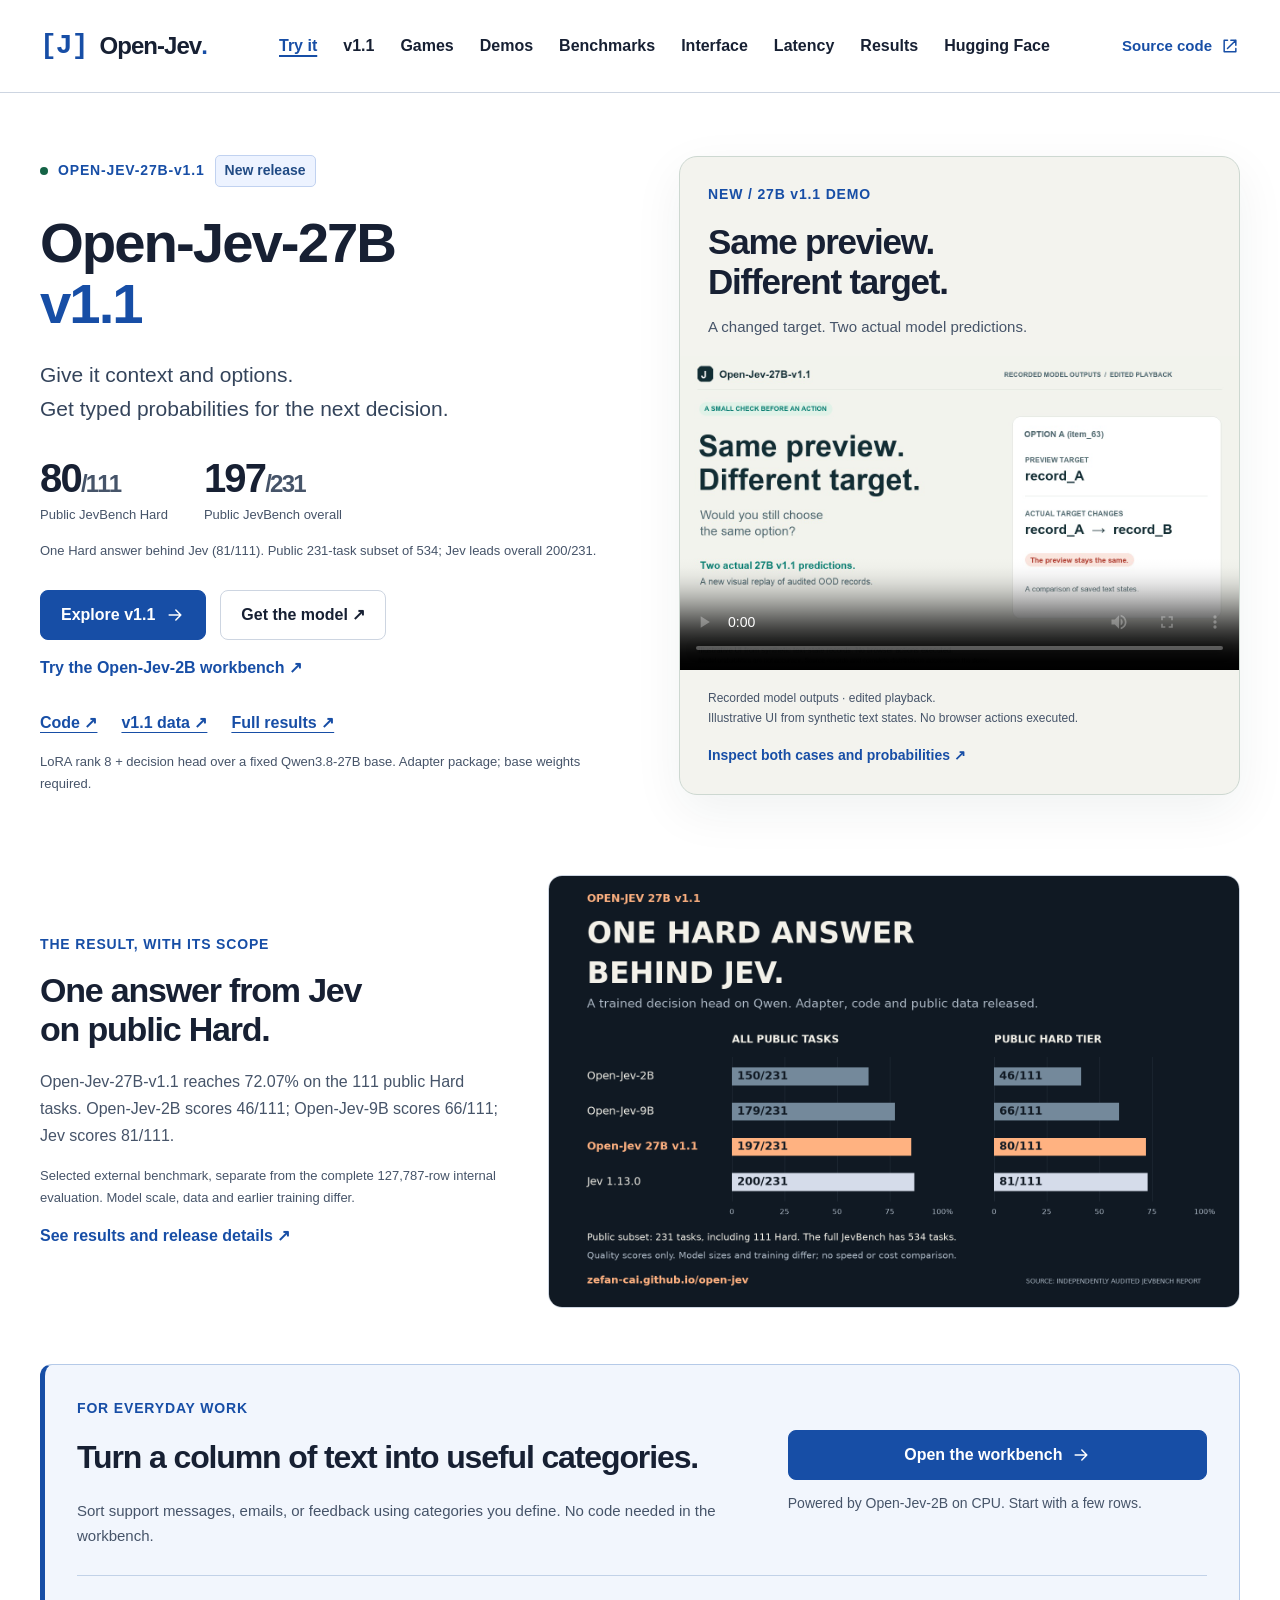
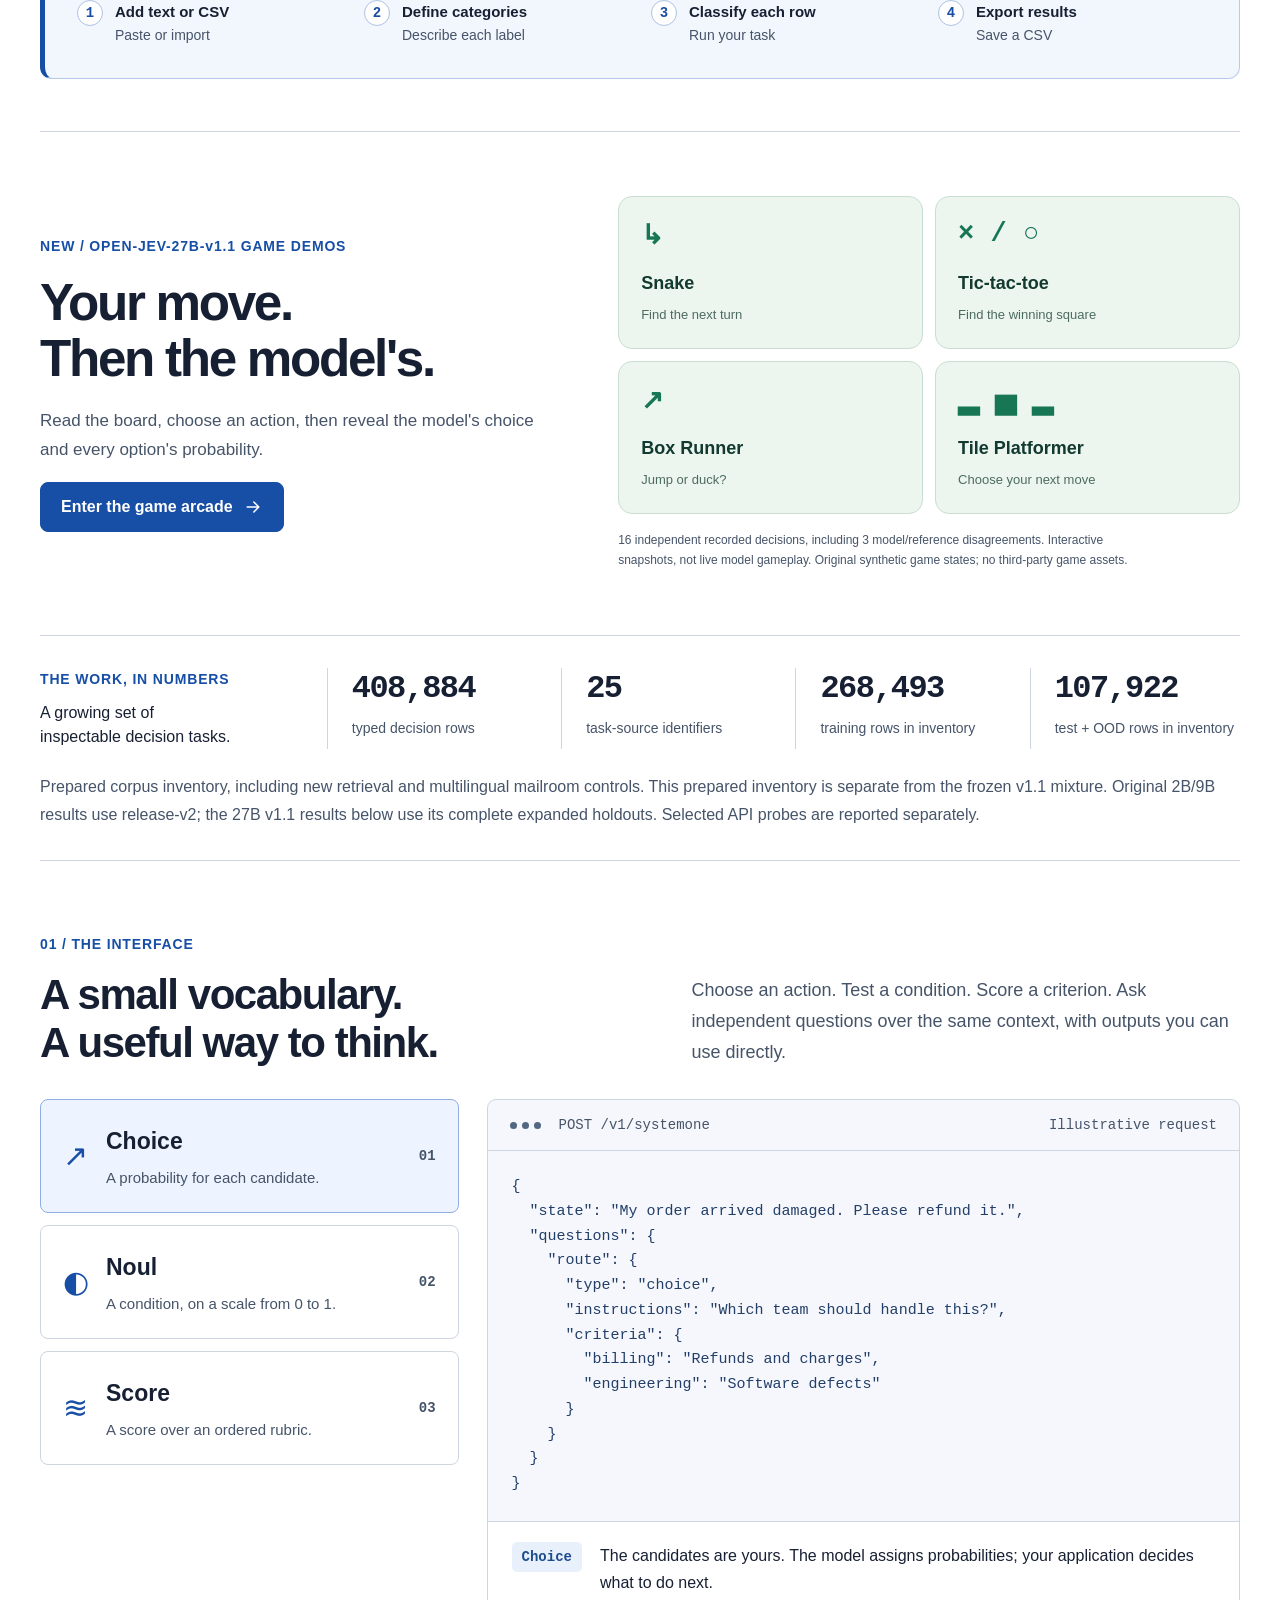
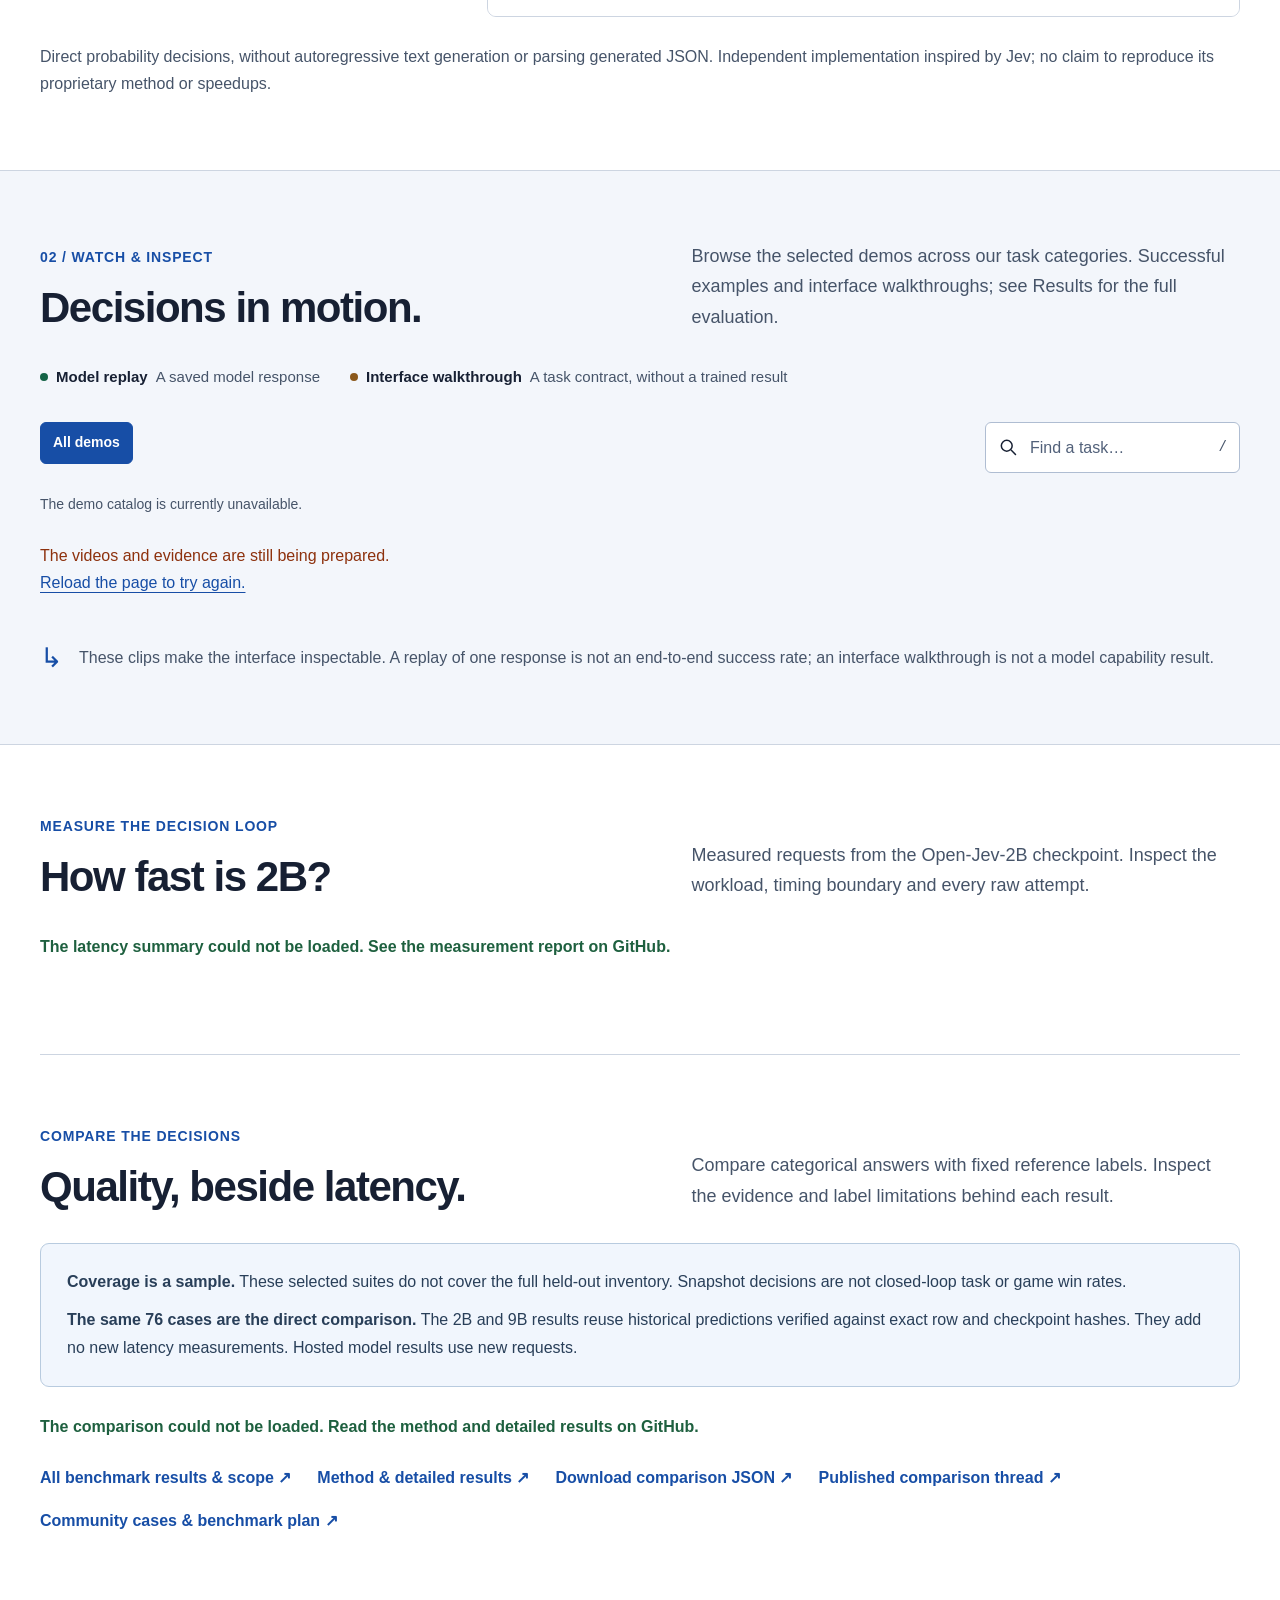
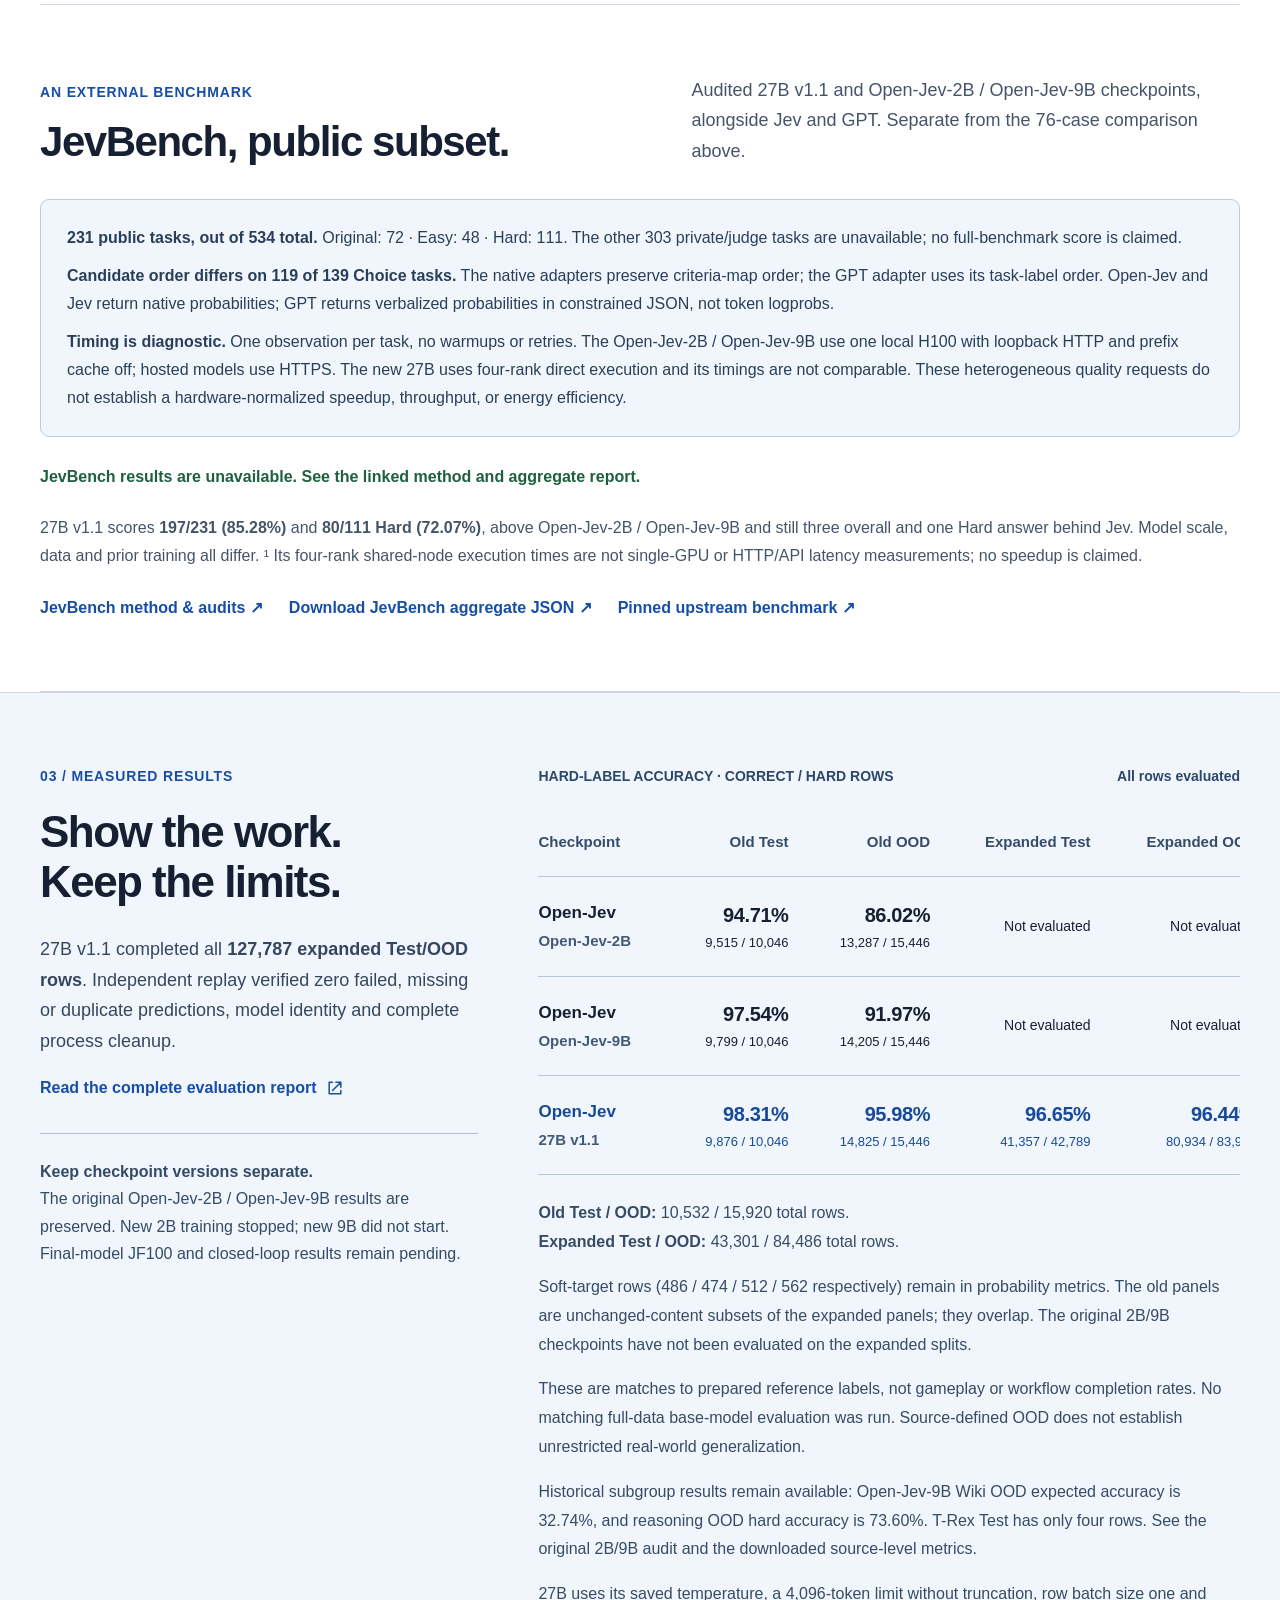
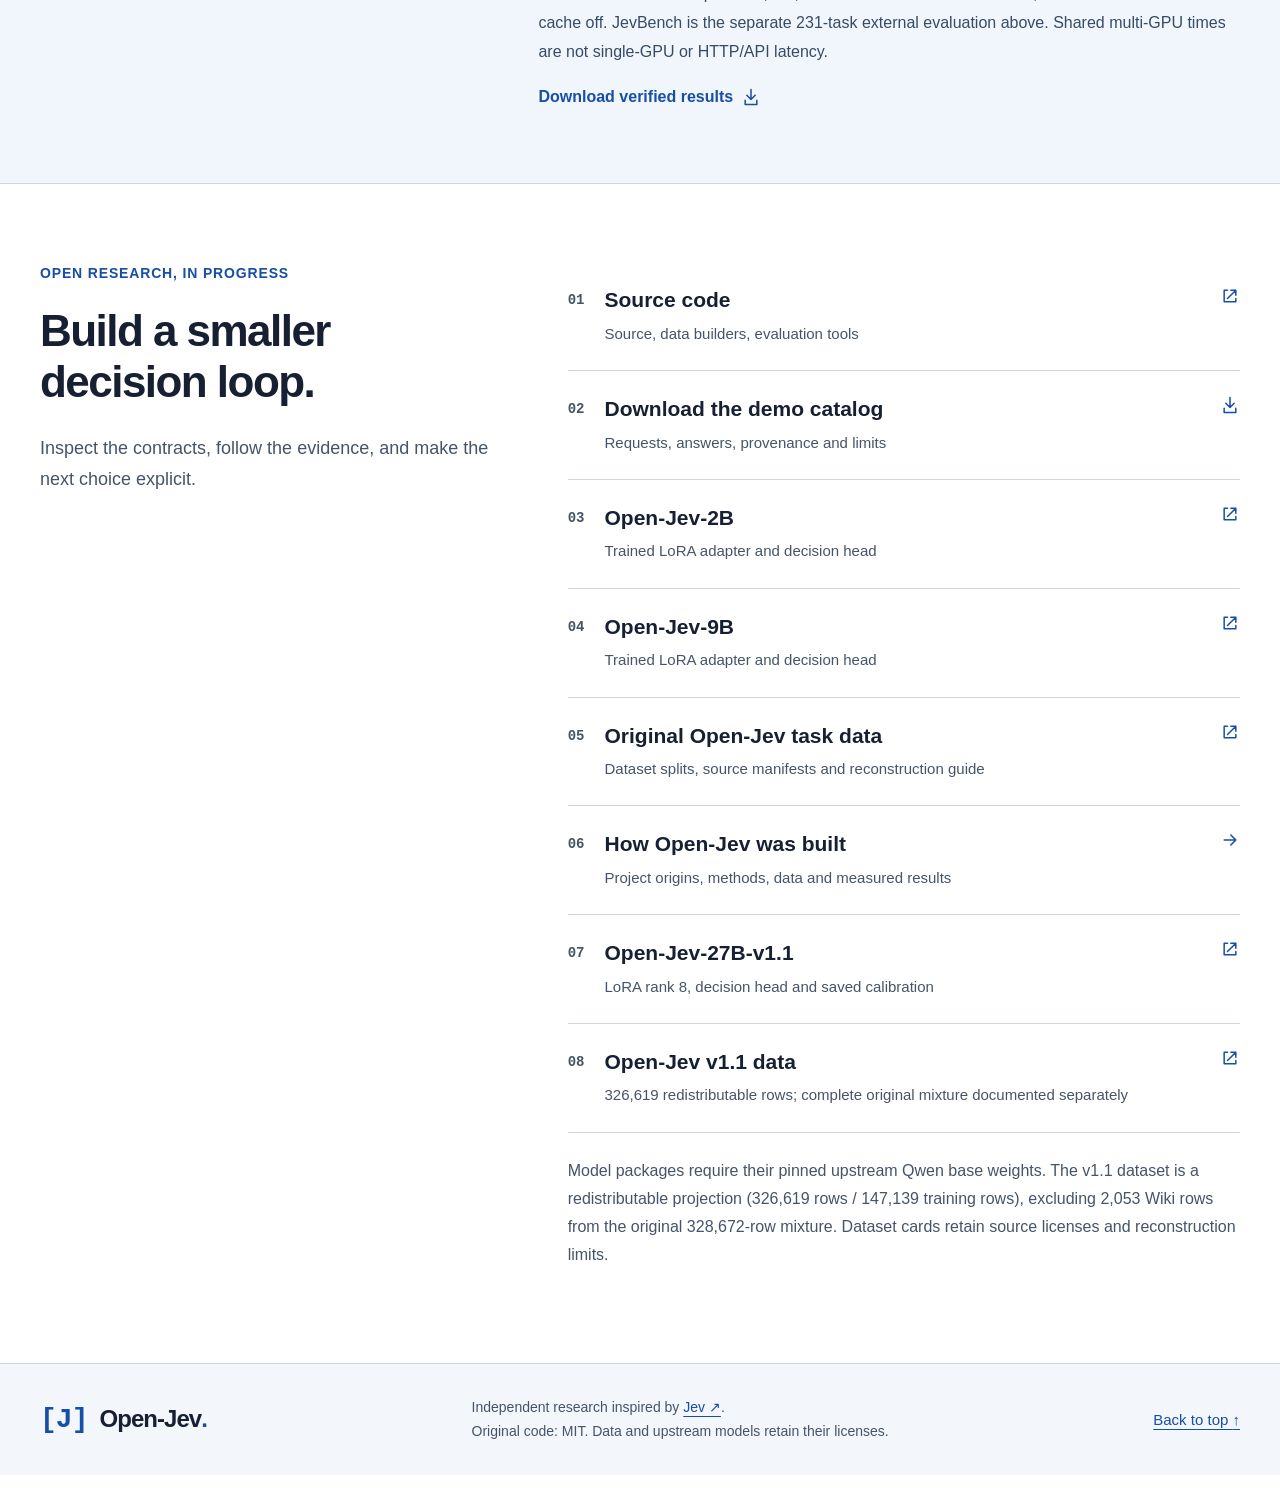
==== commit 3308a15c: "Add the v1.1 game arcade and verified demo page post" ====
--- a/site/index.html
+++ b/site/index.html
@@ -11,7 +11,7 @@
   <meta property="og:type" content="website">
   <title>Open-Jev-27B-v1.1 — Typed decisions, open evidence.</title>
   <link rel="icon" href="data:image/svg+xml,%3Csvg xmlns='http://www.w3.org/2000/svg' viewBox='0 0 64 64'%3E%3Crect width='64' height='64' rx='16' fill='%23152032'/%3E%3Cpath d='M18 18h-5v28h5M46 18h5v28h-5M27 19h12v20q0 8-8 8t-8-8' fill='none' stroke='%23bef3d8' stroke-width='4'/%3E%3C/svg%3E">
-  <link rel="stylesheet" href="./styles.css?v=v11-launch-20260923">
+  <link rel="stylesheet" href="./styles.css?v=v11-games-20260923">
   <script src="./app.js" defer></script>
   <script src="./jevbench.js" defer></script>
 </head>
@@ -30,7 +30,7 @@
   <header class="site-header">
     <div class="wrap header-inner">
       <a class="brand" href="#" aria-label="Open-Jev home"><span class="brand-mark" aria-hidden="true">[<b>J</b>]</span> Open-Jev<span class="brand-dot">.</span></a>
-      <nav class="top-nav" aria-label="Main navigation"><a class="workbench-nav-link" href="./workbench/">Try it</a><a href="./v1-1/">v1.1</a><a href="#demos">Demos</a><a href="./benchmarks/">Benchmarks</a><a href="#interface">Interface</a><a href="#latency">Latency</a><a href="#results">Results</a><a href="https://huggingface.co/collections/ZefanCai/open-jev">Hugging Face</a></nav>
+      <nav class="top-nav" aria-label="Main navigation"><a class="workbench-nav-link" href="./workbench/">Try it</a><a href="./v1-1/">v1.1</a><a href="./games/">Games</a><a href="#demos">Demos</a><a href="./benchmarks/">Benchmarks</a><a href="#interface">Interface</a><a href="#latency">Latency</a><a href="#results">Results</a><a href="https://huggingface.co/collections/ZefanCai/open-jev">Hugging Face</a></nav>
       <a class="header-code" href="https://github.com/Zefan-Cai/Open-Jev"><span class="desktop-label">Source code</span><span class="mobile-label">Code</span><svg class="icon"><use href="#i-external"/></svg></a>
     </div>
   </header>
@@ -63,6 +63,11 @@
       <div class="workbench-promo-copy"><span class="eyebrow">FOR EVERYDAY WORK</span><h2 id="workbench-promo-title">Turn a column of text into useful categories.</h2><p class="workbench-english" lang="en">Sort support messages, emails, or feedback using categories you define. No code needed in the workbench.</p></div>
       <div class="workbench-promo-action"><a class="button button-dark" href="./workbench/">Open the workbench<svg class="icon"><use href="#i-arrow"/></svg></a><p lang="en">Powered by Open-Jev-2B on CPU. Start with a few rows.</p></div>
       <ol class="workbench-steps" aria-label="How to classify your text"><li><span>1</span><strong lang="en">Add text or CSV</strong><small lang="en">Paste or import</small></li><li><span>2</span><strong lang="en">Define categories</strong><small lang="en">Describe each label</small></li><li><span>3</span><strong lang="en">Classify each row</strong><small lang="en">Run your task</small></li><li><span>4</span><strong lang="en">Export results</strong><small lang="en">Save a CSV</small></li></ol>
+    </section>
+
+    <section class="arcade-promo wrap" aria-labelledby="arcade-promo-title">
+      <div><span class="eyebrow">NEW / OPEN-JEV-27B-v1.1 GAME DEMOS</span><h2 id="arcade-promo-title">Your move.<br>Then the model's.</h2><p>Read the board, choose an action, then reveal the model's choice and every option's probability.</p><a class="button button-dark" href="./games/">Enter the game arcade <svg class="icon"><use href="#i-arrow"/></svg></a></div>
+      <div><div class="arcade-links"><a href="./games/#snake"><span aria-hidden="true">↳</span><strong>Snake</strong><small>Find the next turn</small></a><a href="./games/#tic-tac-toe"><span aria-hidden="true">× / ○</span><strong>Tic-tac-toe</strong><small>Find the winning square</small></a><a href="./games/#runner"><span aria-hidden="true">↗</span><strong>Box Runner</strong><small>Jump or duck?</small></a><a href="./games/#platformer"><span aria-hidden="true">▂ ▅ ▂</span><strong>Tile Platformer</strong><small>Choose your next move</small></a></div><p class="arcade-scope">16 independent recorded decisions, including 3 model/reference disagreements. Interactive snapshots, not live model gameplay. Original synthetic game states; no third-party game assets.</p></div>
     </section>
 
     <section class="featured-games wrap" id="full-games" aria-labelledby="full-games-title" hidden>
--- a/site/styles.css
+++ b/site/styles.css
@@ -286,3 +286,12 @@
 #watch-overview { margin-top: 20px; }
 @media (max-width: 1000px) { .launch-hero { gap: 30px; }.launch-stats { gap: 24px; }.launch-stats strong { font-size: 35px; }.launch-results { gap: 24px; } }
 @media (max-width: 760px) { .launch-results { grid-template-columns: 1fr; }.launch-hero { padding-top: 38px; }.launch-hero h1 { font-size: clamp(39px, 8vw, 56px); }.launch-demo-heading, .launch-demo-footer { padding-inline: 20px; }.launch-demo-heading h2 { font-size: 30px; }.launch-results h2 { font-size: 30px; }.launch-stats { gap: 28px; } }
+
+/* Recorded v1.1 game decisions. */
+.arcade-promo{display:grid;grid-template-columns:1fr 1.2fr;gap:60px;align-items:center;padding-top:64px;padding-bottom:64px;border-top:1px solid var(--line)}
+.arcade-promo h2{font-size:clamp(34px,4vw,52px);line-height:1.1;letter-spacing:-.045em;margin:16px 0 20px}
+.arcade-promo p{color:var(--muted);max-width:520px}
+.arcade-links{display:grid;grid-template-columns:1fr 1fr;gap:12px}
+.arcade-links a{display:flex;flex-direction:column;align-items:flex-start;gap:5px;background:#edf5ef;border:1px solid #c9ded0;border-radius:14px;padding:22px;text-decoration:none;color:#133a30;transition:background .15s}
+.arcade-links a:hover{background:#dcece1}.arcade-links a>span{font:700 27px var(--mono);min-height:44px;color:#177755}.arcade-links strong{font-size:18px}.arcade-links small{font-size:13px;color:#4c6c5f}.arcade-scope{font-size:12px;line-height:1.7;margin:16px 0 0}
+@media(max-width:760px){.arcade-promo{grid-template-columns:1fr;gap:26px;padding-top:40px;padding-bottom:40px}.arcade-links a{padding:16px}.arcade-links strong{font-size:16px}.arcade-links small{font-size:12px}}
